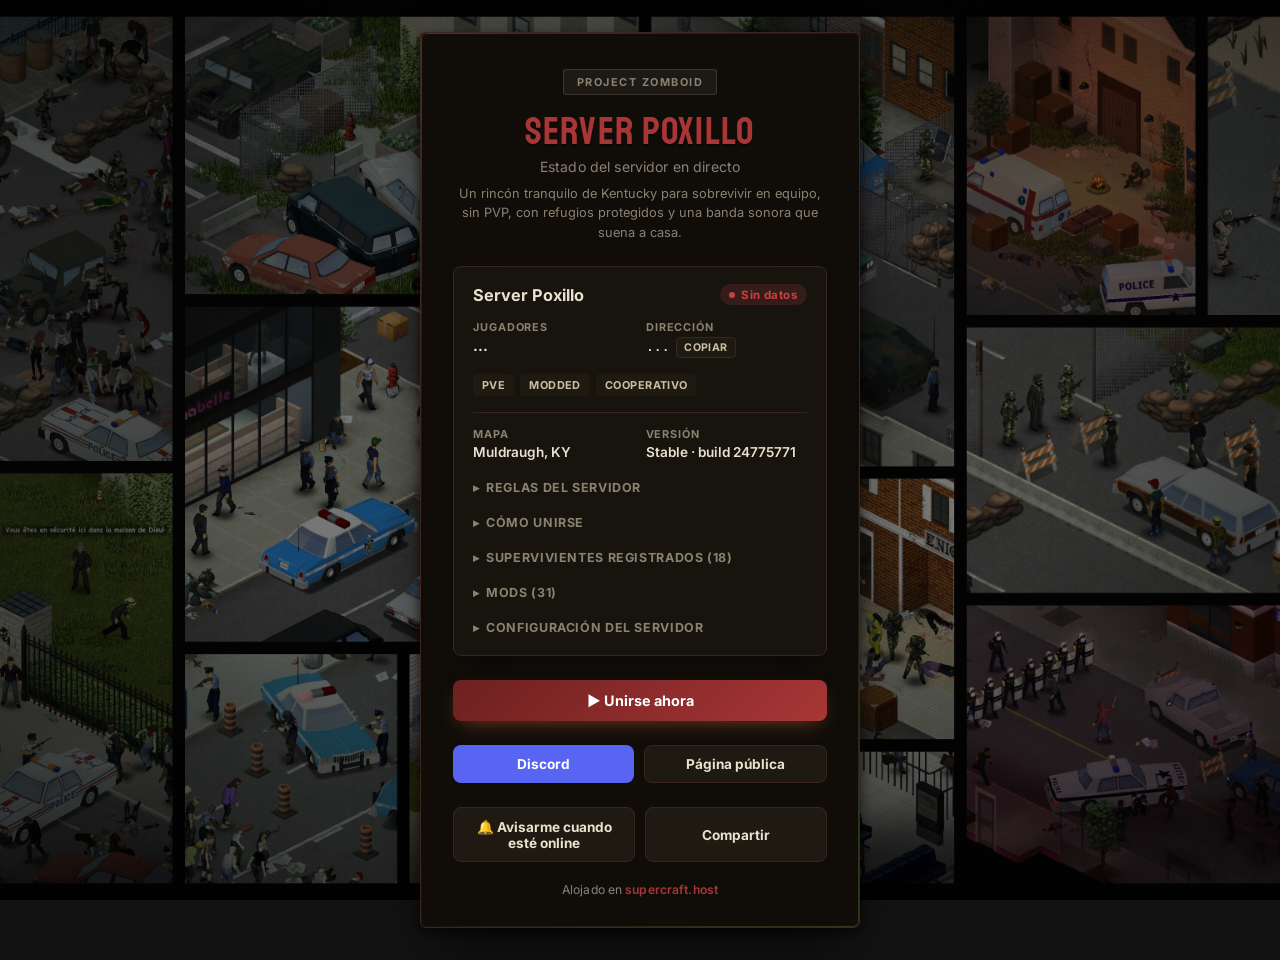
==== index.html @ 368606cb "Swap olive-khaki border tone for a blood-red-tinted brown" ====
<!doctype html>
<html lang="es">
<head>
<meta charset="utf-8">
<meta name="viewport" content="width=device-width, initial-scale=1">
<title>Server Poxillo - Estado</title>
<meta name="description" content="Estado en directo del servidor de Project Zomboid Server Poxillo: jugadores conectados, dirección de conexión y reglas.">
<meta property="og:title" content="Server Poxillo - Project Zomboid">
<meta property="og:description" content="Estado en directo del servidor: jugadores conectados, dirección de conexión y reglas.">
<meta property="og:type" content="website">
<meta name="twitter:card" content="summary">
<link rel="icon" type="image/png" href="/spiffo.png">
<link rel="preconnect" href="https://fonts.googleapis.com">
<link rel="preconnect" href="https://fonts.gstatic.com" crossorigin>
<link href="https://fonts.googleapis.com/css2?family=Staatliches&family=Inter:wght@400;500;600;700&display=swap" rel="stylesheet">
<style>
  :root {
    color-scheme: dark;
    --bg-0: #050504;
    --bg-1: #0d0906;
    --panel: #100d09;
    --panel-border: #3d2621;
    --inner: #17130d;
    --inner-border: #3a241f;
    --rust: #6e2020;
    --rust-bright: #a83636;
    --sickly: #5c7a3a;
    --sickly-bright: #8fb356;
    --red: #c94040;
    --text: #e8e1cf;
    --muted: #8a8270;
    --tag-bg: #1e1a12;
    --tag-text: #c9c0a0;
    --discord: #5865f2;
    --shadow: 0 24px 60px -20px rgba(0, 0, 0, 0.9), 0 4px 12px rgba(0, 0, 0, 0.6);
  }
  * { box-sizing: border-box; }
  body {
    margin: 0;
    min-height: 100vh;
    display: flex;
    align-items: center;
    justify-content: center;
    padding: 2rem 1.25rem;
    font-family: "Inter", -apple-system, "Segoe UI", Roboto, Helvetica, Arial, sans-serif;
    color: var(--text);
    background:
      radial-gradient(ellipse 1100px 700px at 50% 45%, transparent 40%, rgba(0, 0, 0, 0.45) 80%),
      linear-gradient(rgba(5, 5, 4, 0.55), rgba(5, 5, 4, 0.55)),
      url("/bg.jpg");
    background-repeat: no-repeat, no-repeat, no-repeat;
    background-position: center, center, center;
    background-size: cover, cover, cover;
    background-attachment: fixed;
    position: relative;
    overflow-x: hidden;
  }
  body::before {
    content: "";
    position: fixed;
    inset: 0;
    pointer-events: none;
    background-image: radial-gradient(rgba(233, 230, 216, 0.035) 1px, transparent 1px);
    background-size: 3px 3px;
    mix-blend-mode: overlay;
  }
  .card {
    position: relative;
    width: min(440px, 100%);
    padding: 2.25rem 2rem 1.85rem;
    background: var(--panel);
    border: 1px solid var(--panel-border);
    border-radius: 6px;
    box-shadow: var(--shadow);
    text-align: center;
  }
  .card::before {
    content: "";
    position: absolute;
    inset: 0;
    border-radius: 6px;
    padding: 1px;
    background: linear-gradient(135deg, rgba(224, 112, 63, 0.35), transparent 40%, transparent 60%, rgba(156, 196, 95, 0.25));
    -webkit-mask: linear-gradient(#fff 0 0) content-box, linear-gradient(#fff 0 0);
    -webkit-mask-composite: xor;
    mask-composite: exclude;
    pointer-events: none;
  }
  .badge {
    display: inline-flex;
    align-items: center;
    font-size: 0.68rem;
    font-weight: 700;
    letter-spacing: 0.14em;
    text-transform: uppercase;
    color: var(--muted);
    background: rgba(148, 141, 120, 0.1);
    border: 1px solid rgba(148, 141, 120, 0.25);
    padding: 0.32rem 0.8rem;
    border-radius: 3px;
    margin-bottom: 1.1rem;
  }
  h1 {
    font-family: "Staatliches", "Inter", sans-serif;
    font-size: 2.4rem;
    line-height: 1;
    font-weight: 400;
    letter-spacing: 0.03em;
    text-transform: uppercase;
    margin: 0 0 0.4rem;
    color: var(--rust-bright);
    text-shadow: 0 2px 0 rgba(0, 0, 0, 0.4);
  }
  .subtitle {
    font-size: 0.88rem;
    color: var(--muted);
    margin: 0 0 0.6rem;
    letter-spacing: 0.01em;
  }
  .desc {
    font-size: 0.8rem;
    color: var(--muted);
    margin: 0 0 1.5rem;
    line-height: 1.5;
  }

  .status-panel {
    background: var(--inner);
    border: 1px solid var(--inner-border);
    border-radius: 8px;
    padding: 1.1rem 1.2rem 1.25rem;
    text-align: left;
    box-shadow: 0 10px 28px -10px rgba(0, 0, 0, 0.6);
  }
  .status-panel-header {
    display: flex;
    align-items: center;
    justify-content: space-between;
    gap: 0.75rem;
    margin-bottom: 0.9rem;
  }
  .server-name {
    font-size: 1.02rem;
    font-weight: 700;
    color: var(--text);
  }
  .pill {
    display: inline-flex;
    align-items: center;
    gap: 0.35rem;
    font-size: 0.72rem;
    font-weight: 700;
    letter-spacing: 0.04em;
    padding: 0.22rem 0.6rem;
    border-radius: 999px;
    white-space: nowrap;
  }
  .pill::before {
    content: "";
    width: 6px;
    height: 6px;
    border-radius: 50%;
  }
  .pill.online { color: var(--sickly-bright); background: rgba(156, 196, 95, 0.14); }
  .pill.online::before { background: var(--sickly-bright); box-shadow: 0 0 6px 1px var(--sickly-bright); }
  .pill.offline { color: var(--red); background: rgba(224, 90, 90, 0.14); }
  .pill.offline::before { background: var(--red); }
  .pill.checking { color: var(--muted); background: rgba(148, 141, 120, 0.12); }
  .pill.checking::before { background: var(--muted); }

  .info-row {
    display: grid;
    grid-template-columns: 1fr 1fr;
    gap: 0.75rem;
    margin-bottom: 0.9rem;
  }
  .info-label {
    font-size: 0.68rem;
    font-weight: 700;
    letter-spacing: 0.08em;
    text-transform: uppercase;
    color: var(--muted);
    margin-bottom: 0.2rem;
  }
  .info-value {
    font-size: 0.92rem;
    font-weight: 700;
    color: var(--text);
    word-break: break-word;
  }
  .info-value.mono {
    font-family: ui-monospace, "SFMono-Regular", Consolas, monospace;
    font-size: 0.82rem;
  }
  .address-row {
    display: flex;
    align-items: center;
    gap: 0.4rem;
    flex-wrap: wrap;
  }
  .copy-btn {
    font-family: inherit;
    font-size: 0.66rem;
    font-weight: 700;
    letter-spacing: 0.04em;
    text-transform: uppercase;
    color: var(--tag-text);
    background: var(--tag-bg);
    border: 1px solid var(--inner-border);
    border-radius: 4px;
    padding: 0.18rem 0.45rem;
    cursor: pointer;
    transition: filter 0.15s ease;
  }
  .copy-btn:hover { filter: brightness(1.2); }
  .copy-btn.copied { color: var(--sickly-bright); border-color: rgba(156, 196, 95, 0.4); }

  .player-list {
    list-style: none;
    margin: 0.6rem 0 0;
    padding: 0.7rem 0 0;
    border-top: 1px solid var(--inner-border);
    display: flex;
    flex-direction: column;
    gap: 0.35rem;
  }
  .player-list li {
    font-size: 0.85rem;
    color: var(--text);
    display: flex;
    align-items: center;
    gap: 0.45rem;
  }
  .player-list li::before {
    content: "";
    width: 6px;
    height: 6px;
    border-radius: 50%;
    background: var(--sickly-bright);
    flex: 0 0 auto;
  }
  .player-empty {
    font-size: 0.8rem;
    color: var(--muted);
    margin: 0.6rem 0 0;
    padding-top: 0.7rem;
    border-top: 1px solid var(--inner-border);
  }

  .tags {
    display: flex;
    flex-wrap: wrap;
    gap: 0.4rem;
    margin-top: 1rem;
  }
  .tag {
    font-size: 0.68rem;
    font-weight: 700;
    letter-spacing: 0.04em;
    text-transform: uppercase;
    color: var(--tag-text);
    background: var(--tag-bg);
    padding: 0.25rem 0.55rem;
    border-radius: 4px;
  }

  .details-grid {
    margin-top: 1rem;
    padding-top: 0.9rem;
    border-top: 1px solid var(--inner-border);
    display: grid;
    grid-template-columns: 1fr 1fr;
    gap: 0.7rem;
  }
  .details-grid .info-label { margin-bottom: 0.15rem; }
  .details-grid .info-value { font-size: 0.85rem; font-weight: 600; }

  .rules {
    margin-top: 1.25rem;
    text-align: left;
  }
  .rules summary {
    cursor: pointer;
    font-size: 0.78rem;
    font-weight: 700;
    letter-spacing: 0.05em;
    text-transform: uppercase;
    color: var(--muted);
    list-style: none;
    display: flex;
    align-items: center;
    gap: 0.4rem;
  }
  .rules summary::-webkit-details-marker { display: none; }
  .rules summary::before {
    content: "▸";
    transition: transform 0.15s ease;
    color: var(--muted);
  }
  .rules[open] summary::before { transform: rotate(90deg); }
  .rules summary:hover { color: var(--text); }
  .rules-body {
    margin: 0.7rem 0 0;
    padding: 0.9rem 1rem;
    background: var(--inner);
    border: 1px solid var(--inner-border);
    border-radius: 8px;
    font-size: 0.82rem;
    color: var(--text);
    line-height: 1.55;
  }
  .rules-body ul { margin: 0; padding-left: 1.1rem; }
  .rules-body li { margin-bottom: 0.35rem; }
  .rules-body li:last-child { margin-bottom: 0; }
  .rules-body ul.roster {
    list-style: none;
    padding-left: 0;
    display: flex;
    flex-wrap: wrap;
    gap: 0.35rem;
  }
  .rules-body ul.roster li {
    margin-bottom: 0;
    font-size: 0.76rem;
    font-weight: 600;
    background: var(--tag-bg);
    padding: 0.2rem 0.5rem;
    border-radius: 4px;
  }
  .rules-body code {
    background: var(--tag-bg);
    padding: 0.08rem 0.35rem;
    border-radius: 3px;
    font-family: ui-monospace, "SFMono-Regular", Consolas, monospace;
  }
  .config-group + .config-group {
    margin-top: 1rem;
    padding-top: 0.9rem;
    border-top: 1px solid var(--inner-border);
  }
  .config-group h4 {
    margin: 0 0 0.5rem;
    font-size: 0.7rem;
    font-weight: 700;
    letter-spacing: 0.06em;
    text-transform: uppercase;
    color: var(--rust-bright);
  }
  .config-list {
    list-style: none;
    padding-left: 0;
    margin: 0;
  }
  .config-list li {
    display: flex;
    align-items: baseline;
    justify-content: space-between;
    gap: 0.6rem;
    padding: 0.3rem 0;
    font-size: 0.78rem;
  }
  .config-list li span { color: var(--muted); }
  .config-list li strong {
    color: var(--text);
    font-weight: 600;
    text-align: right;
  }
  .config-list li strong.mono {
    font-family: ui-monospace, "SFMono-Regular", Consolas, monospace;
    font-size: 0.72rem;
  }
  .mods-warning {
    margin: 0 0 0.7rem;
    font-size: 0.76rem;
    color: var(--rust-bright);
    background: rgba(224, 112, 63, 0.1);
    border: 1px solid rgba(224, 112, 63, 0.25);
    border-radius: 6px;
    padding: 0.5rem 0.6rem;
  }
  .mods-list {
    list-style: none;
    padding-left: 0;
    max-height: 260px;
    overflow-y: auto;
  }
  .mods-list li {
    border-top: 1px solid var(--inner-border);
    font-size: 0.78rem;
  }
  .mods-list li:first-child {
    border-top: none;
  }
  .mods-list li a {
    display: flex;
    align-items: center;
    justify-content: space-between;
    gap: 0.6rem;
    padding: 0.4rem 0.3rem;
    margin: 0 -0.3rem;
    border-radius: 4px;
    text-decoration: none;
    color: inherit;
    transition: background 0.15s ease;
  }
  .mods-list li a:hover {
    background: rgba(224, 112, 63, 0.08);
  }
  .mods-list li a:hover span {
    color: var(--rust-bright);
  }
  .mods-list li span {
    color: var(--text);
    transition: color 0.15s ease;
  }
  .mods-list li code {
    font-size: 0.68rem;
    color: var(--muted);
    background: var(--tag-bg);
    padding: 0.08rem 0.35rem;
    border-radius: 3px;
    white-space: nowrap;
  }

  .actions {
    margin-top: 1.5rem;
    display: flex;
    gap: 0.6rem;
  }
  .btn {
    flex: 1;
    display: flex;
    align-items: center;
    justify-content: center;
    gap: 0.4rem;
    padding: 0.65rem 0.8rem;
    border-radius: 8px;
    font-size: 0.85rem;
    font-weight: 700;
    text-decoration: none;
    font-family: inherit;
    border: none;
    cursor: pointer;
    transition: filter 0.15s ease, transform 0.1s ease;
  }
  .btn:hover { filter: brightness(1.1); }
  .btn:active { transform: scale(0.98); }
  .btn.discord { background: var(--discord); color: #fff; }
  .btn.secondary {
    background: var(--tag-bg);
    color: var(--text);
    border: 1px solid var(--inner-border);
  }
  .btn.secondary.active {
    color: var(--sickly-bright);
    border-color: rgba(156, 196, 95, 0.4);
  }
  .join-btn {
    display: flex;
    align-items: center;
    justify-content: center;
    gap: 0.4rem;
    width: 100%;
    margin-top: 1.5rem;
    padding: 0.75rem 0.8rem;
    border-radius: 8px;
    font-size: 0.9rem;
    font-weight: 700;
    text-decoration: none;
    background: linear-gradient(135deg, var(--rust), var(--rust-bright));
    color: #fff;
    box-shadow: 0 8px 20px -8px rgba(224, 112, 63, 0.5);
    transition: filter 0.15s ease, transform 0.1s ease;
  }
  .join-btn:hover { filter: brightness(1.08); }
  .join-btn:active { transform: scale(0.98); }

  footer {
    margin-top: 1.25rem;
    font-size: 0.76rem;
    color: var(--muted);
    letter-spacing: 0.01em;
  }
  footer a {
    color: var(--rust-bright);
    text-decoration: none;
    font-weight: 600;
  }
  footer a:hover { text-decoration: underline; }
</style>
</head>
<body>
  <div class="card">
    <span class="badge">Project Zomboid</span>
    <h1>Server Poxillo</h1>
    <p class="subtitle">Estado del servidor en directo</p>
    <p class="desc">Un rincón tranquilo de Kentucky para sobrevivir en equipo, sin PVP, con refugios protegidos y una banda sonora que suena a casa.</p>

    <div class="status-panel">
      <div class="status-panel-header">
        <span class="server-name">Server Poxillo</span>
        <span class="pill checking" id="pill">Comprobando…</span>
      </div>
      <div class="info-row">
        <div>
          <div class="info-label">Jugadores</div>
          <div class="info-value" id="players">...</div>
        </div>
        <div>
          <div class="info-label">Dirección</div>
          <div class="address-row">
            <span class="info-value mono" id="address">...</span>
            <button class="copy-btn" id="copyBtn" type="button" title="Copiar dirección">Copiar</button>
          </div>
        </div>
      </div>

      <ul class="player-list" id="playerList" style="display:none"></ul>
      <p class="player-empty" id="playerEmpty" style="display:none">Nadie conectado ahora mismo</p>

      <div class="tags">
        <span class="tag">PVE</span>
        <span class="tag">Modded</span>
        <span class="tag">Cooperativo</span>
      </div>

      <div class="details-grid">
        <div>
          <div class="info-label">Mapa</div>
          <div class="info-value">Muldraugh, KY</div>
        </div>
        <div>
          <div class="info-label">Versión</div>
          <div class="info-value">Stable · build 24775771</div>
        </div>
      </div>

      <details class="rules">
        <summary>Reglas del servidor</summary>
        <div class="rules-body">
          <ul>
            <li>PVP desactivado en todo el servidor: no se puede dañar a otros jugadores.</li>
            <li>Respeta los refugios (safehouses) de otros jugadores: no se puede entrar, saquear ni prender fuego a refugios ajenos.</li>
            <li>Sé amable en el chat, nada de insultos ni spam.</li>
            <li>No se permite el griefing (destruir bases, robar recursos comunes, bloquear puertas ajenas, etc.).</li>
            <li>El botín reaparece cada 7 días; evita acumular todo en un solo refugio para que haya para todos.</li>
          </ul>
        </div>
      </details>

      <details class="rules">
        <summary>Cómo unirse</summary>
        <div class="rules-body">
          <ul>
            <li>Abre Project Zomboid → <strong>Unirse</strong> → <strong>Unirse por IP</strong>.</li>
            <li>IP: <code>54.38.81.169</code> · Puerto: <code>11400</code></li>
            <li>O usa el botón <strong>"Unirse ahora"</strong> de abajo para conectar directamente desde Steam.</li>
          </ul>
        </div>
      </details>

      <details class="rules">
        <summary>Supervivientes registrados (18)</summary>
        <div class="rules-body">
          <ul class="roster">
            <li>Jezu</li><li>Chocapic9000</li><li>SERGIO</li><li>RafaZD</li>
            <li>Sheratan</li><li>SeyXmo</li><li>alexu</li><li>Claus</li>
            <li>Du Lidl</li><li>D Lidl</li><li>diegogm18</li><li>SeyxmoXIII</li>
            <li>Rainbowtrash</li><li>CHatarras</li><li>Moiseh</li><li>Dea</li><li>Netsu</li>
          </ul>
        </div>
      </details>

      <details class="rules">
        <summary>Mods (31)</summary>
        <div class="rules-body">
          <ul class="mods-list">
            <li><a href="https://steamcommunity.com/sharedfiles/filedetails/?id=3677217949" target="_blank" rel="noopener"><span>1967 Chevrolet Impala</span><code>3677217949</code></a></li>
            <li><a href="https://steamcommunity.com/sharedfiles/filedetails/?id=3673794502" target="_blank" rel="noopener"><span>[B42] Spanish Guitar Addon</span><code>3673794502</code></a></li>
            <li><a href="https://steamcommunity.com/sharedfiles/filedetails/?id=2850170557" target="_blank" rel="noopener"><span>CartoonTV</span><code>2850170557</code></a></li>
            <li><a href="https://steamcommunity.com/sharedfiles/filedetails/?id=3437629766" target="_blank" rel="noopener"><span>CleanUI</span><code>3437629766</code></a></li>
            <li><a href="https://steamcommunity.com/sharedfiles/filedetails/?id=3645161115" target="_blank" rel="noopener"><span>CNP España Mod</span><code>3645161115</code></a></li>
            <li><a href="https://steamcommunity.com/sharedfiles/filedetails/?id=3784413438" target="_blank" rel="noopener"><span>Fichin Lifestyle Hobbies (traducción ES)</span><code>3784413438</code></a></li>
            <li><a href="https://steamcommunity.com/sharedfiles/filedetails/?id=2950529166" target="_blank" rel="noopener"><span>Furgonetas de España / Vans of Spain</span><code>2950529166</code></a></li>
            <li><a href="https://steamcommunity.com/sharedfiles/filedetails/?id=2544353492" target="_blank" rel="noopener"><span>Has Been Read</span><code>2544353492</code></a></li>
            <li><a href="https://steamcommunity.com/sharedfiles/filedetails/?id=2553809727" target="_blank" rel="noopener"><span>KillCount</span><code>2553809727</code></a></li>
            <li><a href="https://steamcommunity.com/sharedfiles/filedetails/?id=3412944806" target="_blank" rel="noopener"><span>LifeStyle - Acoustic Guitar</span><code>3412944806</code></a></li>
            <li><a href="https://steamcommunity.com/sharedfiles/filedetails/?id=3421651510" target="_blank" rel="noopener"><span>LifeStyle: Guitar - The Last of Us</span><code>3421651510</code></a></li>
            <li><a href="https://steamcommunity.com/sharedfiles/filedetails/?id=3093045288" target="_blank" rel="noopener"><span>Lifestyle: Guts Theme</span><code>3093045288</code></a></li>
            <li><a href="https://steamcommunity.com/sharedfiles/filedetails/?id=3403870858" target="_blank" rel="noopener"><span>Lifestyle: Hobbies</span><code>3403870858</code></a></li>
            <li><a href="https://steamcommunity.com/sharedfiles/filedetails/?id=2710167561" target="_blank" rel="noopener"><span>Map Legend UI</span><code>2710167561</code></a></li>
            <li><a href="https://steamcommunity.com/sharedfiles/filedetails/?id=2705406713" target="_blank" rel="noopener"><span>Military Tool Kit</span><code>2705406713</code></a></li>
            <li><a href="https://steamcommunity.com/sharedfiles/filedetails/?id=3508537032" target="_blank" rel="noopener"><span>NeatUI Framework</span><code>3508537032</code></a></li>
            <li><a href="https://steamcommunity.com/sharedfiles/filedetails/?id=3261836947" target="_blank" rel="noopener"><span>Piano Music Lifestyle Addon</span><code>3261836947</code></a></li>
            <li><a href="https://steamcommunity.com/sharedfiles/filedetails/?id=3645980077" target="_blank" rel="noopener"><span>Project Arcade</span><code>3645980077</code></a></li>
            <li><a href="https://steamcommunity.com/sharedfiles/filedetails/?id=2956146279" target="_blank" rel="noopener"><span>Rain Cleans Blood</span><code>2956146279</code></a></li>
            <li><a href="https://steamcommunity.com/sharedfiles/filedetails/?id=3705029261" target="_blank" rel="noopener"><span>Red Library</span><code>3705029261</code></a></li>
            <li><a href="https://steamcommunity.com/sharedfiles/filedetails/?id=3538308427" target="_blank" rel="noopener"><span>Silent Hill Lifestyle Addon</span><code>3538308427</code></a></li>
            <li><a href="https://steamcommunity.com/sharedfiles/filedetails/?id=3456675747" target="_blank" rel="noopener"><span>Skateboard!</span><code>3456675747</code></a></li>
            <li><a href="https://steamcommunity.com/sharedfiles/filedetails/?id=3469194888" target="_blank" rel="noopener"><span>Spanish Female Voice Pack</span><code>3469194888</code></a></li>
            <li><a href="https://steamcommunity.com/sharedfiles/filedetails/?id=3447058353" target="_blank" rel="noopener"><span>Spanish Male Voice Pack</span><code>3447058353</code></a></li>
            <li><a href="https://steamcommunity.com/sharedfiles/filedetails/?id=3580276809" target="_blank" rel="noopener"><span>The Only Cure</span><code>3580276809</code></a></li>
            <li><a href="https://steamcommunity.com/sharedfiles/filedetails/?id=3407139462" target="_blank" rel="noopener"><span>Time-Period Accurate Music B42</span><code>3407139462</code></a></li>
            <li><a href="https://steamcommunity.com/sharedfiles/filedetails/?id=3632610172" target="_blank" rel="noopener"><span>True Moozic B42+</span><code>3632610172</code></a></li>
            <li><a href="https://steamcommunity.com/sharedfiles/filedetails/?id=3673701089" target="_blank" rel="noopener"><span>True Moozic: Video Game Mixtapes</span><code>3673701089</code></a></li>
            <li><a href="https://steamcommunity.com/sharedfiles/filedetails/?id=3715920784" target="_blank" rel="noopener"><span>TrueMoozic Made in Spain</span><code>3715920784</code></a></li>
            <li><a href="https://steamcommunity.com/sharedfiles/filedetails/?id=2831786301" target="_blank" rel="noopener"><span>Video Game Consoles</span><code>2831786301</code></a></li>
            <li><a href="https://steamcommunity.com/sharedfiles/filedetails/?id=3177585116" target="_blank" rel="noopener"><span>Violin Music Lifestyle Addon</span><code>3177585116</code></a></li>
          </ul>
        </div>
      </details>

      <details class="rules">
        <summary>Configuración del servidor</summary>
        <div class="rules-body">
          <div class="config-group">
            <h4>General</h4>
            <ul class="config-list">
              <li><span>Jugadores máximos</span><strong>10</strong></li>
              <li><span>Semilla del mapa</span><strong class="mono">WVPRSdwloeUSifrw</strong></li>
              <li><span>Chat de voz</span><strong>Activado (10–300 casillas)</strong></li>
              <li><span>Facciones</span><strong>Activadas</strong></li>
              <li><span>Copias de seguridad</span><strong>Cada 60 min · 5 más recientes</strong></li>
            </ul>
          </div>
          <div class="config-group">
            <h4>PVP y combate</h4>
            <ul class="config-list">
              <li><span>PVP</span><strong>Desactivado</strong></li>
              <li><span>Multi-hit de zombis</span><strong>Activado</strong></li>
            </ul>
          </div>
          <div class="config-group">
            <h4>Refugios</h4>
            <ul class="config-list">
              <li><span>Reclamables por jugadores</span><strong>Sí</strong></li>
              <li><span>Edificios no residenciales</span><strong>Sí</strong></li>
              <li><span>Entrada sin invitación</span><strong>No</strong></li>
              <li><span>Fuego daña refugios</span><strong>No</strong></li>
              <li><span>Robar en refugios ajenos</span><strong>No</strong></li>
              <li><span>Reaparecer en tu refugio</span><strong>Sí</strong></li>
              <li><span>Eliminación por inactividad</span><strong>144h sin visitar</strong></li>
            </ul>
          </div>
          <div class="config-group">
            <h4>Supervivencia</h4>
            <ul class="config-list">
              <li><span>Dormir</span><strong>Permitido (no obligatorio)</strong></li>
              <li><span>Reaparición de botín</span><strong>Cada 7 días</strong></li>
              <li><span>Lectura de libros de habilidad</span><strong>Acelerada (0.1 min/página)</strong></li>
            </ul>
          </div>
        </div>
      </details>
    </div>

    <a class="btn join-btn" href="steam://connect/54.38.81.169:11400" id="joinBtn">▶ Unirse ahora</a>

    <div class="actions">
      <a class="btn discord" href="https://discord.gg/xgFmnhnsZ4" target="_blank" rel="noopener">Discord</a>
      <a class="btn secondary" href="https://supercraft.host/s/pz-jzmarquez-com/" target="_blank" rel="noopener">Página pública</a>
    </div>

    <div class="actions">
      <button class="btn secondary" id="notifyBtn" type="button">🔔 Avisarme cuando esté online</button>
      <button class="btn secondary" id="shareBtn" type="button">Compartir</button>
    </div>

    <footer>Alojado en <a href="https://supercraft.host" target="_blank" rel="noopener">supercraft.host</a></footer>
  </div>

<script>
  const pill = document.getElementById('pill');
  const players = document.getElementById('players');
  const address = document.getElementById('address');
  const playerList = document.getElementById('playerList');
  const playerEmpty = document.getElementById('playerEmpty');
  const copyBtn = document.getElementById('copyBtn');

  copyBtn.addEventListener('click', async () => {
    const text = address.textContent;
    if (!text || text === '...') return;
    try {
      await navigator.clipboard.writeText(text);
      copyBtn.textContent = '¡Copiado!';
      copyBtn.classList.add('copied');
      setTimeout(() => {
        copyBtn.textContent = 'Copiar';
        copyBtn.classList.remove('copied');
      }, 1500);
    } catch (e) {
      copyBtn.textContent = 'Error';
      setTimeout(() => { copyBtn.textContent = 'Copiar'; }, 1500);
    }
  });

  const notifyBtn = document.getElementById('notifyBtn');
  const shareBtn = document.getElementById('shareBtn');
  let notifyEnabled = localStorage.getItem('pz_notify') === '1';
  let wasOnline = null;

  function refreshNotifyBtn() {
    notifyBtn.textContent = notifyEnabled ? '🔔 Avisos activados' : '🔔 Avisarme cuando esté online';
    notifyBtn.classList.toggle('active', notifyEnabled);
  }
  refreshNotifyBtn();

  notifyBtn.addEventListener('click', async () => {
    if (!('Notification' in window)) {
      alert('Tu navegador no soporta notificaciones.');
      return;
    }
    if (!notifyEnabled) {
      const perm = await Notification.requestPermission();
      if (perm !== 'granted') return;
      notifyEnabled = true;
    } else {
      notifyEnabled = false;
    }
    localStorage.setItem('pz_notify', notifyEnabled ? '1' : '0');
    refreshNotifyBtn();
  });

  shareBtn.addEventListener('click', async () => {
    const shareData = { title: 'Server Poxillo - Project Zomboid', url: location.href };
    try {
      if (navigator.share) {
        await navigator.share(shareData);
      } else {
        await navigator.clipboard.writeText(location.href);
        shareBtn.textContent = '¡Enlace copiado!';
        setTimeout(() => { shareBtn.textContent = 'Compartir'; }, 1500);
      }
    } catch (e) { /* usuario canceló el share, ignorar */ }
  });

  async function poll() {
    try {
      const res = await fetch('/.netlify/functions/status', { cache: 'no-store' });
      const data = await res.json();

      if (notifyEnabled && wasOnline === false && data.online && Notification.permission === 'granted') {
        new Notification('Server Poxillo está online', { body: '¡Ya puedes conectarte!' });
      }
      wasOnline = data.online;

      pill.className = 'pill ' + (data.online ? 'online' : 'offline');
      pill.textContent = data.online ? 'Online' : 'Offline';
      address.textContent = data.address || '...';

      playerList.innerHTML = '';
      if (data.online && data.players) {
        players.textContent = data.players.count + ' / 10';
        if (data.players.count > 0) {
          playerList.style.display = 'flex';
          playerEmpty.style.display = 'none';
          data.players.names.forEach((name) => {
            const li = document.createElement('li');
            li.textContent = name;
            playerList.appendChild(li);
          });
        } else {
          playerList.style.display = 'none';
          playerEmpty.style.display = 'block';
        }
      } else if (data.online) {
        players.textContent = '...';
        playerList.style.display = 'none';
        playerEmpty.style.display = 'none';
      } else {
        players.textContent = '0 / 10';
        playerList.style.display = 'none';
        playerEmpty.style.display = 'none';
      }
    } catch (e) {
      pill.className = 'pill offline';
      pill.textContent = 'Sin datos';
    }
  }

  poll();
  setInterval(poll, 300000);
</script>
</body>
</html>
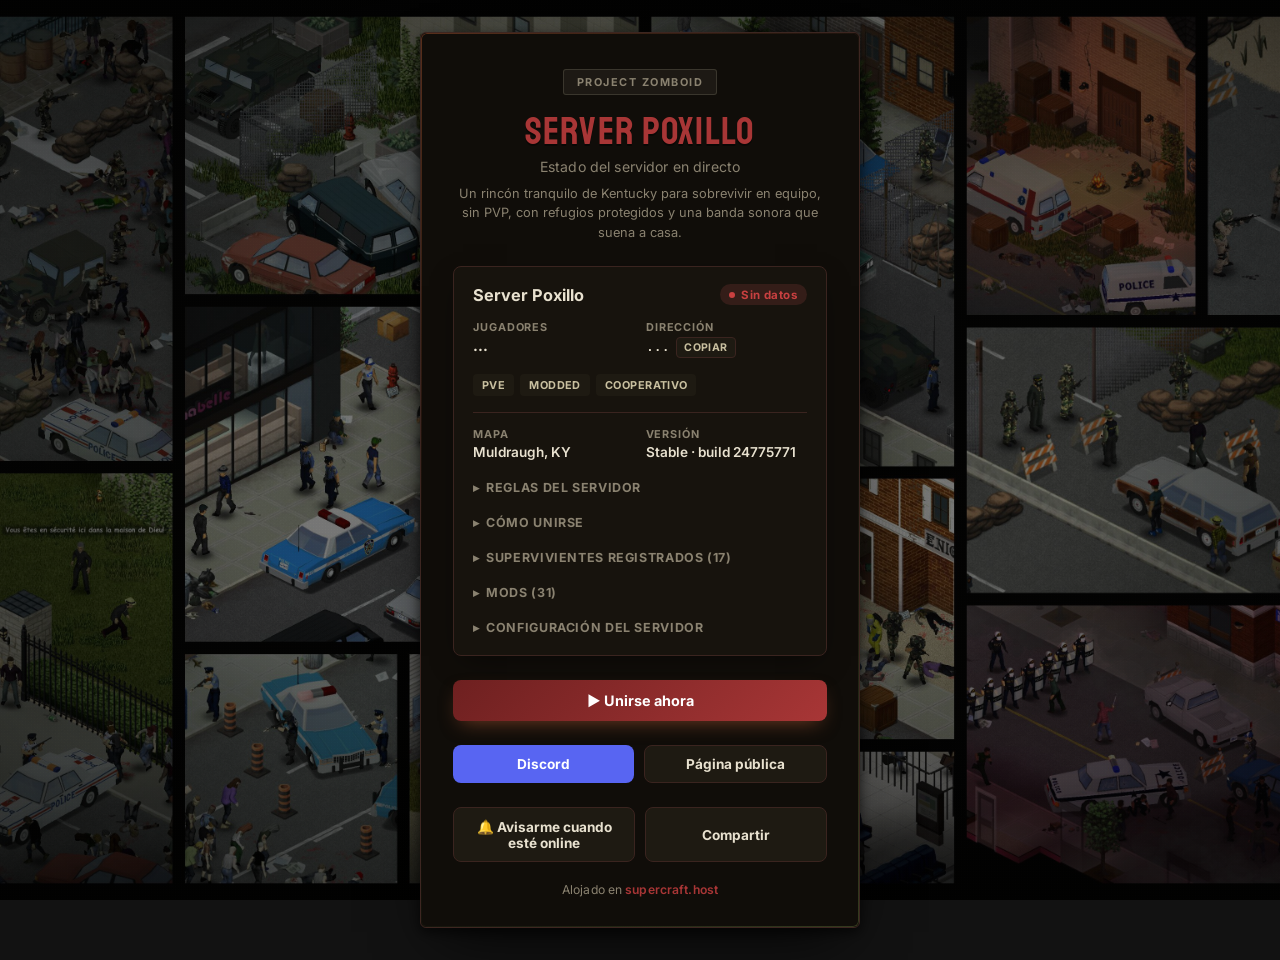
==== commit 56d9b69e: "Refactor: split CSS/JS into separate files, drive lists from data.js instead of repetitive hardcoded" ====
--- a/index.html
+++ b/index.html
@@ -13,481 +13,7 @@
 <link rel="preconnect" href="https://fonts.googleapis.com">
 <link rel="preconnect" href="https://fonts.gstatic.com" crossorigin>
 <link href="https://fonts.googleapis.com/css2?family=Staatliches&family=Inter:wght@400;500;600;700&display=swap" rel="stylesheet">
-<style>
-  :root {
-    color-scheme: dark;
-    --bg-0: #050504;
-    --bg-1: #0d0906;
-    --panel: #100d09;
-    --panel-border: #3d2621;
-    --inner: #17130d;
-    --inner-border: #3a241f;
-    --rust: #6e2020;
-    --rust-bright: #a83636;
-    --sickly: #5c7a3a;
-    --sickly-bright: #8fb356;
-    --red: #c94040;
-    --text: #e8e1cf;
-    --muted: #8a8270;
-    --tag-bg: #1e1a12;
-    --tag-text: #c9c0a0;
-    --discord: #5865f2;
-    --shadow: 0 24px 60px -20px rgba(0, 0, 0, 0.9), 0 4px 12px rgba(0, 0, 0, 0.6);
-  }
-  * { box-sizing: border-box; }
-  body {
-    margin: 0;
-    min-height: 100vh;
-    display: flex;
-    align-items: center;
-    justify-content: center;
-    padding: 2rem 1.25rem;
-    font-family: "Inter", -apple-system, "Segoe UI", Roboto, Helvetica, Arial, sans-serif;
-    color: var(--text);
-    background:
-      radial-gradient(ellipse 1100px 700px at 50% 45%, transparent 40%, rgba(0, 0, 0, 0.45) 80%),
-      linear-gradient(rgba(5, 5, 4, 0.55), rgba(5, 5, 4, 0.55)),
-      url("/bg.jpg");
-    background-repeat: no-repeat, no-repeat, no-repeat;
-    background-position: center, center, center;
-    background-size: cover, cover, cover;
-    background-attachment: fixed;
-    position: relative;
-    overflow-x: hidden;
-  }
-  body::before {
-    content: "";
-    position: fixed;
-    inset: 0;
-    pointer-events: none;
-    background-image: radial-gradient(rgba(233, 230, 216, 0.035) 1px, transparent 1px);
-    background-size: 3px 3px;
-    mix-blend-mode: overlay;
-  }
-  .card {
-    position: relative;
-    width: min(440px, 100%);
-    padding: 2.25rem 2rem 1.85rem;
-    background: var(--panel);
-    border: 1px solid var(--panel-border);
-    border-radius: 6px;
-    box-shadow: var(--shadow);
-    text-align: center;
-  }
-  .card::before {
-    content: "";
-    position: absolute;
-    inset: 0;
-    border-radius: 6px;
-    padding: 1px;
-    background: linear-gradient(135deg, rgba(224, 112, 63, 0.35), transparent 40%, transparent 60%, rgba(156, 196, 95, 0.25));
-    -webkit-mask: linear-gradient(#fff 0 0) content-box, linear-gradient(#fff 0 0);
-    -webkit-mask-composite: xor;
-    mask-composite: exclude;
-    pointer-events: none;
-  }
-  .badge {
-    display: inline-flex;
-    align-items: center;
-    font-size: 0.68rem;
-    font-weight: 700;
-    letter-spacing: 0.14em;
-    text-transform: uppercase;
-    color: var(--muted);
-    background: rgba(148, 141, 120, 0.1);
-    border: 1px solid rgba(148, 141, 120, 0.25);
-    padding: 0.32rem 0.8rem;
-    border-radius: 3px;
-    margin-bottom: 1.1rem;
-  }
-  h1 {
-    font-family: "Staatliches", "Inter", sans-serif;
-    font-size: 2.4rem;
-    line-height: 1;
-    font-weight: 400;
-    letter-spacing: 0.03em;
-    text-transform: uppercase;
-    margin: 0 0 0.4rem;
-    color: var(--rust-bright);
-    text-shadow: 0 2px 0 rgba(0, 0, 0, 0.4);
-  }
-  .subtitle {
-    font-size: 0.88rem;
-    color: var(--muted);
-    margin: 0 0 0.6rem;
-    letter-spacing: 0.01em;
-  }
-  .desc {
-    font-size: 0.8rem;
-    color: var(--muted);
-    margin: 0 0 1.5rem;
-    line-height: 1.5;
-  }
-
-  .status-panel {
-    background: var(--inner);
-    border: 1px solid var(--inner-border);
-    border-radius: 8px;
-    padding: 1.1rem 1.2rem 1.25rem;
-    text-align: left;
-    box-shadow: 0 10px 28px -10px rgba(0, 0, 0, 0.6);
-  }
-  .status-panel-header {
-    display: flex;
-    align-items: center;
-    justify-content: space-between;
-    gap: 0.75rem;
-    margin-bottom: 0.9rem;
-  }
-  .server-name {
-    font-size: 1.02rem;
-    font-weight: 700;
-    color: var(--text);
-  }
-  .pill {
-    display: inline-flex;
-    align-items: center;
-    gap: 0.35rem;
-    font-size: 0.72rem;
-    font-weight: 700;
-    letter-spacing: 0.04em;
-    padding: 0.22rem 0.6rem;
-    border-radius: 999px;
-    white-space: nowrap;
-  }
-  .pill::before {
-    content: "";
-    width: 6px;
-    height: 6px;
-    border-radius: 50%;
-  }
-  .pill.online { color: var(--sickly-bright); background: rgba(156, 196, 95, 0.14); }
-  .pill.online::before { background: var(--sickly-bright); box-shadow: 0 0 6px 1px var(--sickly-bright); }
-  .pill.offline { color: var(--red); background: rgba(224, 90, 90, 0.14); }
-  .pill.offline::before { background: var(--red); }
-  .pill.checking { color: var(--muted); background: rgba(148, 141, 120, 0.12); }
-  .pill.checking::before { background: var(--muted); }
-
-  .info-row {
-    display: grid;
-    grid-template-columns: 1fr 1fr;
-    gap: 0.75rem;
-    margin-bottom: 0.9rem;
-  }
-  .info-label {
-    font-size: 0.68rem;
-    font-weight: 700;
-    letter-spacing: 0.08em;
-    text-transform: uppercase;
-    color: var(--muted);
-    margin-bottom: 0.2rem;
-  }
-  .info-value {
-    font-size: 0.92rem;
-    font-weight: 700;
-    color: var(--text);
-    word-break: break-word;
-  }
-  .info-value.mono {
-    font-family: ui-monospace, "SFMono-Regular", Consolas, monospace;
-    font-size: 0.82rem;
-  }
-  .address-row {
-    display: flex;
-    align-items: center;
-    gap: 0.4rem;
-    flex-wrap: wrap;
-  }
-  .copy-btn {
-    font-family: inherit;
-    font-size: 0.66rem;
-    font-weight: 700;
-    letter-spacing: 0.04em;
-    text-transform: uppercase;
-    color: var(--tag-text);
-    background: var(--tag-bg);
-    border: 1px solid var(--inner-border);
-    border-radius: 4px;
-    padding: 0.18rem 0.45rem;
-    cursor: pointer;
-    transition: filter 0.15s ease;
-  }
-  .copy-btn:hover { filter: brightness(1.2); }
-  .copy-btn.copied { color: var(--sickly-bright); border-color: rgba(156, 196, 95, 0.4); }
-
-  .player-list {
-    list-style: none;
-    margin: 0.6rem 0 0;
-    padding: 0.7rem 0 0;
-    border-top: 1px solid var(--inner-border);
-    display: flex;
-    flex-direction: column;
-    gap: 0.35rem;
-  }
-  .player-list li {
-    font-size: 0.85rem;
-    color: var(--text);
-    display: flex;
-    align-items: center;
-    gap: 0.45rem;
-  }
-  .player-list li::before {
-    content: "";
-    width: 6px;
-    height: 6px;
-    border-radius: 50%;
-    background: var(--sickly-bright);
-    flex: 0 0 auto;
-  }
-  .player-empty {
-    font-size: 0.8rem;
-    color: var(--muted);
-    margin: 0.6rem 0 0;
-    padding-top: 0.7rem;
-    border-top: 1px solid var(--inner-border);
-  }
-
-  .tags {
-    display: flex;
-    flex-wrap: wrap;
-    gap: 0.4rem;
-    margin-top: 1rem;
-  }
-  .tag {
-    font-size: 0.68rem;
-    font-weight: 700;
-    letter-spacing: 0.04em;
-    text-transform: uppercase;
-    color: var(--tag-text);
-    background: var(--tag-bg);
-    padding: 0.25rem 0.55rem;
-    border-radius: 4px;
-  }
-
-  .details-grid {
-    margin-top: 1rem;
-    padding-top: 0.9rem;
-    border-top: 1px solid var(--inner-border);
-    display: grid;
-    grid-template-columns: 1fr 1fr;
-    gap: 0.7rem;
-  }
-  .details-grid .info-label { margin-bottom: 0.15rem; }
-  .details-grid .info-value { font-size: 0.85rem; font-weight: 600; }
-
-  .rules {
-    margin-top: 1.25rem;
-    text-align: left;
-  }
-  .rules summary {
-    cursor: pointer;
-    font-size: 0.78rem;
-    font-weight: 700;
-    letter-spacing: 0.05em;
-    text-transform: uppercase;
-    color: var(--muted);
-    list-style: none;
-    display: flex;
-    align-items: center;
-    gap: 0.4rem;
-  }
-  .rules summary::-webkit-details-marker { display: none; }
-  .rules summary::before {
-    content: "▸";
-    transition: transform 0.15s ease;
-    color: var(--muted);
-  }
-  .rules[open] summary::before { transform: rotate(90deg); }
-  .rules summary:hover { color: var(--text); }
-  .rules-body {
-    margin: 0.7rem 0 0;
-    padding: 0.9rem 1rem;
-    background: var(--inner);
-    border: 1px solid var(--inner-border);
-    border-radius: 8px;
-    font-size: 0.82rem;
-    color: var(--text);
-    line-height: 1.55;
-  }
-  .rules-body ul { margin: 0; padding-left: 1.1rem; }
-  .rules-body li { margin-bottom: 0.35rem; }
-  .rules-body li:last-child { margin-bottom: 0; }
-  .rules-body ul.roster {
-    list-style: none;
-    padding-left: 0;
-    display: flex;
-    flex-wrap: wrap;
-    gap: 0.35rem;
-  }
-  .rules-body ul.roster li {
-    margin-bottom: 0;
-    font-size: 0.76rem;
-    font-weight: 600;
-    background: var(--tag-bg);
-    padding: 0.2rem 0.5rem;
-    border-radius: 4px;
-  }
-  .rules-body code {
-    background: var(--tag-bg);
-    padding: 0.08rem 0.35rem;
-    border-radius: 3px;
-    font-family: ui-monospace, "SFMono-Regular", Consolas, monospace;
-  }
-  .config-group + .config-group {
-    margin-top: 1rem;
-    padding-top: 0.9rem;
-    border-top: 1px solid var(--inner-border);
-  }
-  .config-group h4 {
-    margin: 0 0 0.5rem;
-    font-size: 0.7rem;
-    font-weight: 700;
-    letter-spacing: 0.06em;
-    text-transform: uppercase;
-    color: var(--rust-bright);
-  }
-  .config-list {
-    list-style: none;
-    padding-left: 0;
-    margin: 0;
-  }
-  .config-list li {
-    display: flex;
-    align-items: baseline;
-    justify-content: space-between;
-    gap: 0.6rem;
-    padding: 0.3rem 0;
-    font-size: 0.78rem;
-  }
-  .config-list li span { color: var(--muted); }
-  .config-list li strong {
-    color: var(--text);
-    font-weight: 600;
-    text-align: right;
-  }
-  .config-list li strong.mono {
-    font-family: ui-monospace, "SFMono-Regular", Consolas, monospace;
-    font-size: 0.72rem;
-  }
-  .mods-warning {
-    margin: 0 0 0.7rem;
-    font-size: 0.76rem;
-    color: var(--rust-bright);
-    background: rgba(224, 112, 63, 0.1);
-    border: 1px solid rgba(224, 112, 63, 0.25);
-    border-radius: 6px;
-    padding: 0.5rem 0.6rem;
-  }
-  .mods-list {
-    list-style: none;
-    padding-left: 0;
-    max-height: 260px;
-    overflow-y: auto;
-  }
-  .mods-list li {
-    border-top: 1px solid var(--inner-border);
-    font-size: 0.78rem;
-  }
-  .mods-list li:first-child {
-    border-top: none;
-  }
-  .mods-list li a {
-    display: flex;
-    align-items: center;
-    justify-content: space-between;
-    gap: 0.6rem;
-    padding: 0.4rem 0.3rem;
-    margin: 0 -0.3rem;
-    border-radius: 4px;
-    text-decoration: none;
-    color: inherit;
-    transition: background 0.15s ease;
-  }
-  .mods-list li a:hover {
-    background: rgba(224, 112, 63, 0.08);
-  }
-  .mods-list li a:hover span {
-    color: var(--rust-bright);
-  }
-  .mods-list li span {
-    color: var(--text);
-    transition: color 0.15s ease;
-  }
-  .mods-list li code {
-    font-size: 0.68rem;
-    color: var(--muted);
-    background: var(--tag-bg);
-    padding: 0.08rem 0.35rem;
-    border-radius: 3px;
-    white-space: nowrap;
-  }
-
-  .actions {
-    margin-top: 1.5rem;
-    display: flex;
-    gap: 0.6rem;
-  }
-  .btn {
-    flex: 1;
-    display: flex;
-    align-items: center;
-    justify-content: center;
-    gap: 0.4rem;
-    padding: 0.65rem 0.8rem;
-    border-radius: 8px;
-    font-size: 0.85rem;
-    font-weight: 700;
-    text-decoration: none;
-    font-family: inherit;
-    border: none;
-    cursor: pointer;
-    transition: filter 0.15s ease, transform 0.1s ease;
-  }
-  .btn:hover { filter: brightness(1.1); }
-  .btn:active { transform: scale(0.98); }
-  .btn.discord { background: var(--discord); color: #fff; }
-  .btn.secondary {
-    background: var(--tag-bg);
-    color: var(--text);
-    border: 1px solid var(--inner-border);
-  }
-  .btn.secondary.active {
-    color: var(--sickly-bright);
-    border-color: rgba(156, 196, 95, 0.4);
-  }
-  .join-btn {
-    display: flex;
-    align-items: center;
-    justify-content: center;
-    gap: 0.4rem;
-    width: 100%;
-    margin-top: 1.5rem;
-    padding: 0.75rem 0.8rem;
-    border-radius: 8px;
-    font-size: 0.9rem;
-    font-weight: 700;
-    text-decoration: none;
-    background: linear-gradient(135deg, var(--rust), var(--rust-bright));
-    color: #fff;
-    box-shadow: 0 8px 20px -8px rgba(224, 112, 63, 0.5);
-    transition: filter 0.15s ease, transform 0.1s ease;
-  }
-  .join-btn:hover { filter: brightness(1.08); }
-  .join-btn:active { transform: scale(0.98); }
-
-  footer {
-    margin-top: 1.25rem;
-    font-size: 0.76rem;
-    color: var(--muted);
-    letter-spacing: 0.01em;
-  }
-  footer a {
-    color: var(--rust-bright);
-    text-decoration: none;
-    font-weight: 600;
-  }
-  footer a:hover { text-decoration: underline; }
-</style>
+<link rel="stylesheet" href="/styles.css">
 </head>
 <body>
   <div class="card">
@@ -498,7 +24,7 @@
 
     <div class="status-panel">
       <div class="status-panel-header">
-        <span class="server-name">Server Poxillo</span>
+        <span class="server-name" id="serverName">—</span>
         <span class="pill checking" id="pill">Comprobando…</span>
       </div>
       <div class="info-row">
@@ -527,138 +53,53 @@
       <div class="details-grid">
         <div>
           <div class="info-label">Mapa</div>
-          <div class="info-value">Muldraugh, KY</div>
+          <div class="info-value" id="mapValue">—</div>
         </div>
         <div>
           <div class="info-label">Versión</div>
-          <div class="info-value">Stable · build 24775771</div>
+          <div class="info-value" id="versionValue">—</div>
         </div>
       </div>
 
       <details class="rules">
         <summary>Reglas del servidor</summary>
         <div class="rules-body">
-          <ul>
-            <li>PVP desactivado en todo el servidor: no se puede dañar a otros jugadores.</li>
-            <li>Respeta los refugios (safehouses) de otros jugadores: no se puede entrar, saquear ni prender fuego a refugios ajenos.</li>
-            <li>Sé amable en el chat, nada de insultos ni spam.</li>
-            <li>No se permite el griefing (destruir bases, robar recursos comunes, bloquear puertas ajenas, etc.).</li>
-            <li>El botín reaparece cada 7 días; evita acumular todo en un solo refugio para que haya para todos.</li>
-          </ul>
+          <ul id="rulesList"></ul>
         </div>
       </details>
 
       <details class="rules">
         <summary>Cómo unirse</summary>
         <div class="rules-body">
-          <ul>
-            <li>Abre Project Zomboid → <strong>Unirse</strong> → <strong>Unirse por IP</strong>.</li>
-            <li>IP: <code>54.38.81.169</code> · Puerto: <code>11400</code></li>
-            <li>O usa el botón <strong>"Unirse ahora"</strong> de abajo para conectar directamente desde Steam.</li>
-          </ul>
+          <ul id="howToJoinList"></ul>
         </div>
       </details>
 
       <details class="rules">
-        <summary>Supervivientes registrados (18)</summary>
+        <summary id="rosterSummary">Supervivientes registrados</summary>
         <div class="rules-body">
-          <ul class="roster">
-            <li>Jezu</li><li>Chocapic9000</li><li>SERGIO</li><li>RafaZD</li>
-            <li>Sheratan</li><li>SeyXmo</li><li>alexu</li><li>Claus</li>
-            <li>Du Lidl</li><li>D Lidl</li><li>diegogm18</li><li>SeyxmoXIII</li>
-            <li>Rainbowtrash</li><li>CHatarras</li><li>Moiseh</li><li>Dea</li><li>Netsu</li>
-          </ul>
+          <ul class="roster" id="rosterList"></ul>
         </div>
       </details>
 
       <details class="rules">
-        <summary>Mods (31)</summary>
+        <summary id="modsSummary">Mods</summary>
         <div class="rules-body">
-          <ul class="mods-list">
-            <li><a href="https://steamcommunity.com/sharedfiles/filedetails/?id=3677217949" target="_blank" rel="noopener"><span>1967 Chevrolet Impala</span><code>3677217949</code></a></li>
-            <li><a href="https://steamcommunity.com/sharedfiles/filedetails/?id=3673794502" target="_blank" rel="noopener"><span>[B42] Spanish Guitar Addon</span><code>3673794502</code></a></li>
-            <li><a href="https://steamcommunity.com/sharedfiles/filedetails/?id=2850170557" target="_blank" rel="noopener"><span>CartoonTV</span><code>2850170557</code></a></li>
-            <li><a href="https://steamcommunity.com/sharedfiles/filedetails/?id=3437629766" target="_blank" rel="noopener"><span>CleanUI</span><code>3437629766</code></a></li>
-            <li><a href="https://steamcommunity.com/sharedfiles/filedetails/?id=3645161115" target="_blank" rel="noopener"><span>CNP España Mod</span><code>3645161115</code></a></li>
-            <li><a href="https://steamcommunity.com/sharedfiles/filedetails/?id=3784413438" target="_blank" rel="noopener"><span>Fichin Lifestyle Hobbies (traducción ES)</span><code>3784413438</code></a></li>
-            <li><a href="https://steamcommunity.com/sharedfiles/filedetails/?id=2950529166" target="_blank" rel="noopener"><span>Furgonetas de España / Vans of Spain</span><code>2950529166</code></a></li>
-            <li><a href="https://steamcommunity.com/sharedfiles/filedetails/?id=2544353492" target="_blank" rel="noopener"><span>Has Been Read</span><code>2544353492</code></a></li>
-            <li><a href="https://steamcommunity.com/sharedfiles/filedetails/?id=2553809727" target="_blank" rel="noopener"><span>KillCount</span><code>2553809727</code></a></li>
-            <li><a href="https://steamcommunity.com/sharedfiles/filedetails/?id=3412944806" target="_blank" rel="noopener"><span>LifeStyle - Acoustic Guitar</span><code>3412944806</code></a></li>
-            <li><a href="https://steamcommunity.com/sharedfiles/filedetails/?id=3421651510" target="_blank" rel="noopener"><span>LifeStyle: Guitar - The Last of Us</span><code>3421651510</code></a></li>
-            <li><a href="https://steamcommunity.com/sharedfiles/filedetails/?id=3093045288" target="_blank" rel="noopener"><span>Lifestyle: Guts Theme</span><code>3093045288</code></a></li>
-            <li><a href="https://steamcommunity.com/sharedfiles/filedetails/?id=3403870858" target="_blank" rel="noopener"><span>Lifestyle: Hobbies</span><code>3403870858</code></a></li>
-            <li><a href="https://steamcommunity.com/sharedfiles/filedetails/?id=2710167561" target="_blank" rel="noopener"><span>Map Legend UI</span><code>2710167561</code></a></li>
-            <li><a href="https://steamcommunity.com/sharedfiles/filedetails/?id=2705406713" target="_blank" rel="noopener"><span>Military Tool Kit</span><code>2705406713</code></a></li>
-            <li><a href="https://steamcommunity.com/sharedfiles/filedetails/?id=3508537032" target="_blank" rel="noopener"><span>NeatUI Framework</span><code>3508537032</code></a></li>
-            <li><a href="https://steamcommunity.com/sharedfiles/filedetails/?id=3261836947" target="_blank" rel="noopener"><span>Piano Music Lifestyle Addon</span><code>3261836947</code></a></li>
-            <li><a href="https://steamcommunity.com/sharedfiles/filedetails/?id=3645980077" target="_blank" rel="noopener"><span>Project Arcade</span><code>3645980077</code></a></li>
-            <li><a href="https://steamcommunity.com/sharedfiles/filedetails/?id=2956146279" target="_blank" rel="noopener"><span>Rain Cleans Blood</span><code>2956146279</code></a></li>
-            <li><a href="https://steamcommunity.com/sharedfiles/filedetails/?id=3705029261" target="_blank" rel="noopener"><span>Red Library</span><code>3705029261</code></a></li>
-            <li><a href="https://steamcommunity.com/sharedfiles/filedetails/?id=3538308427" target="_blank" rel="noopener"><span>Silent Hill Lifestyle Addon</span><code>3538308427</code></a></li>
-            <li><a href="https://steamcommunity.com/sharedfiles/filedetails/?id=3456675747" target="_blank" rel="noopener"><span>Skateboard!</span><code>3456675747</code></a></li>
-            <li><a href="https://steamcommunity.com/sharedfiles/filedetails/?id=3469194888" target="_blank" rel="noopener"><span>Spanish Female Voice Pack</span><code>3469194888</code></a></li>
-            <li><a href="https://steamcommunity.com/sharedfiles/filedetails/?id=3447058353" target="_blank" rel="noopener"><span>Spanish Male Voice Pack</span><code>3447058353</code></a></li>
-            <li><a href="https://steamcommunity.com/sharedfiles/filedetails/?id=3580276809" target="_blank" rel="noopener"><span>The Only Cure</span><code>3580276809</code></a></li>
-            <li><a href="https://steamcommunity.com/sharedfiles/filedetails/?id=3407139462" target="_blank" rel="noopener"><span>Time-Period Accurate Music B42</span><code>3407139462</code></a></li>
-            <li><a href="https://steamcommunity.com/sharedfiles/filedetails/?id=3632610172" target="_blank" rel="noopener"><span>True Moozic B42+</span><code>3632610172</code></a></li>
-            <li><a href="https://steamcommunity.com/sharedfiles/filedetails/?id=3673701089" target="_blank" rel="noopener"><span>True Moozic: Video Game Mixtapes</span><code>3673701089</code></a></li>
-            <li><a href="https://steamcommunity.com/sharedfiles/filedetails/?id=3715920784" target="_blank" rel="noopener"><span>TrueMoozic Made in Spain</span><code>3715920784</code></a></li>
-            <li><a href="https://steamcommunity.com/sharedfiles/filedetails/?id=2831786301" target="_blank" rel="noopener"><span>Video Game Consoles</span><code>2831786301</code></a></li>
-            <li><a href="https://steamcommunity.com/sharedfiles/filedetails/?id=3177585116" target="_blank" rel="noopener"><span>Violin Music Lifestyle Addon</span><code>3177585116</code></a></li>
-          </ul>
+          <ul class="mods-list" id="modsList"></ul>
         </div>
       </details>
 
       <details class="rules">
         <summary>Configuración del servidor</summary>
-        <div class="rules-body">
-          <div class="config-group">
-            <h4>General</h4>
-            <ul class="config-list">
-              <li><span>Jugadores máximos</span><strong>10</strong></li>
-              <li><span>Semilla del mapa</span><strong class="mono">WVPRSdwloeUSifrw</strong></li>
-              <li><span>Chat de voz</span><strong>Activado (10–300 casillas)</strong></li>
-              <li><span>Facciones</span><strong>Activadas</strong></li>
-              <li><span>Copias de seguridad</span><strong>Cada 60 min · 5 más recientes</strong></li>
-            </ul>
-          </div>
-          <div class="config-group">
-            <h4>PVP y combate</h4>
-            <ul class="config-list">
-              <li><span>PVP</span><strong>Desactivado</strong></li>
-              <li><span>Multi-hit de zombis</span><strong>Activado</strong></li>
-            </ul>
-          </div>
-          <div class="config-group">
-            <h4>Refugios</h4>
-            <ul class="config-list">
-              <li><span>Reclamables por jugadores</span><strong>Sí</strong></li>
-              <li><span>Edificios no residenciales</span><strong>Sí</strong></li>
-              <li><span>Entrada sin invitación</span><strong>No</strong></li>
-              <li><span>Fuego daña refugios</span><strong>No</strong></li>
-              <li><span>Robar en refugios ajenos</span><strong>No</strong></li>
-              <li><span>Reaparecer en tu refugio</span><strong>Sí</strong></li>
-              <li><span>Eliminación por inactividad</span><strong>144h sin visitar</strong></li>
-            </ul>
-          </div>
-          <div class="config-group">
-            <h4>Supervivencia</h4>
-            <ul class="config-list">
-              <li><span>Dormir</span><strong>Permitido (no obligatorio)</strong></li>
-              <li><span>Reaparición de botín</span><strong>Cada 7 días</strong></li>
-              <li><span>Lectura de libros de habilidad</span><strong>Acelerada (0.1 min/página)</strong></li>
-            </ul>
-          </div>
-        </div>
+        <div class="rules-body" id="configGroups"></div>
       </details>
     </div>
 
-    <a class="btn join-btn" href="steam://connect/54.38.81.169:11400" id="joinBtn">▶ Unirse ahora</a>
+    <a class="btn join-btn" href="#" id="joinBtn">▶ Unirse ahora</a>
 
     <div class="actions">
-      <a class="btn discord" href="https://discord.gg/xgFmnhnsZ4" target="_blank" rel="noopener">Discord</a>
-      <a class="btn secondary" href="https://supercraft.host/s/pz-jzmarquez-com/" target="_blank" rel="noopener">Página pública</a>
+      <a class="btn discord" href="#" id="discordBtn" target="_blank" rel="noopener">Discord</a>
+      <a class="btn secondary" href="#" id="publicPageBtn" target="_blank" rel="noopener">Página pública</a>
     </div>
 
     <div class="actions">
@@ -669,117 +110,7 @@
     <footer>Alojado en <a href="https://supercraft.host" target="_blank" rel="noopener">supercraft.host</a></footer>
   </div>
 
-<script>
-  const pill = document.getElementById('pill');
-  const players = document.getElementById('players');
-  const address = document.getElementById('address');
-  const playerList = document.getElementById('playerList');
-  const playerEmpty = document.getElementById('playerEmpty');
-  const copyBtn = document.getElementById('copyBtn');
-
-  copyBtn.addEventListener('click', async () => {
-    const text = address.textContent;
-    if (!text || text === '...') return;
-    try {
-      await navigator.clipboard.writeText(text);
-      copyBtn.textContent = '¡Copiado!';
-      copyBtn.classList.add('copied');
-      setTimeout(() => {
-        copyBtn.textContent = 'Copiar';
-        copyBtn.classList.remove('copied');
-      }, 1500);
-    } catch (e) {
-      copyBtn.textContent = 'Error';
-      setTimeout(() => { copyBtn.textContent = 'Copiar'; }, 1500);
-    }
-  });
-
-  const notifyBtn = document.getElementById('notifyBtn');
-  const shareBtn = document.getElementById('shareBtn');
-  let notifyEnabled = localStorage.getItem('pz_notify') === '1';
-  let wasOnline = null;
-
-  function refreshNotifyBtn() {
-    notifyBtn.textContent = notifyEnabled ? '🔔 Avisos activados' : '🔔 Avisarme cuando esté online';
-    notifyBtn.classList.toggle('active', notifyEnabled);
-  }
-  refreshNotifyBtn();
-
-  notifyBtn.addEventListener('click', async () => {
-    if (!('Notification' in window)) {
-      alert('Tu navegador no soporta notificaciones.');
-      return;
-    }
-    if (!notifyEnabled) {
-      const perm = await Notification.requestPermission();
-      if (perm !== 'granted') return;
-      notifyEnabled = true;
-    } else {
-      notifyEnabled = false;
-    }
-    localStorage.setItem('pz_notify', notifyEnabled ? '1' : '0');
-    refreshNotifyBtn();
-  });
-
-  shareBtn.addEventListener('click', async () => {
-    const shareData = { title: 'Server Poxillo - Project Zomboid', url: location.href };
-    try {
-      if (navigator.share) {
-        await navigator.share(shareData);
-      } else {
-        await navigator.clipboard.writeText(location.href);
-        shareBtn.textContent = '¡Enlace copiado!';
-        setTimeout(() => { shareBtn.textContent = 'Compartir'; }, 1500);
-      }
-    } catch (e) { /* usuario canceló el share, ignorar */ }
-  });
-
-  async function poll() {
-    try {
-      const res = await fetch('/.netlify/functions/status', { cache: 'no-store' });
-      const data = await res.json();
-
-      if (notifyEnabled && wasOnline === false && data.online && Notification.permission === 'granted') {
-        new Notification('Server Poxillo está online', { body: '¡Ya puedes conectarte!' });
-      }
-      wasOnline = data.online;
-
-      pill.className = 'pill ' + (data.online ? 'online' : 'offline');
-      pill.textContent = data.online ? 'Online' : 'Offline';
-      address.textContent = data.address || '...';
-
-      playerList.innerHTML = '';
-      if (data.online && data.players) {
-        players.textContent = data.players.count + ' / 10';
-        if (data.players.count > 0) {
-          playerList.style.display = 'flex';
-          playerEmpty.style.display = 'none';
-          data.players.names.forEach((name) => {
-            const li = document.createElement('li');
-            li.textContent = name;
-            playerList.appendChild(li);
-          });
-        } else {
-          playerList.style.display = 'none';
-          playerEmpty.style.display = 'block';
-        }
-      } else if (data.online) {
-        players.textContent = '...';
-        playerList.style.display = 'none';
-        playerEmpty.style.display = 'none';
-      } else {
-        players.textContent = '0 / 10';
-        playerList.style.display = 'none';
-        playerEmpty.style.display = 'none';
-      }
-    } catch (e) {
-      pill.className = 'pill offline';
-      pill.textContent = 'Sin datos';
-    }
-  }
-
-  poll();
-  setInterval(poll, 300000);
-</script>
+<script src="/data.js"></script>
+<script src="/app.js"></script>
 </body>
 </html>
--- a/styles.css
+++ b/styles.css
@@ -0,0 +1,473 @@
+:root {
+  color-scheme: dark;
+  --bg-0: #050504;
+  --bg-1: #0d0906;
+  --panel: #100d09;
+  --panel-border: #3d2621;
+  --inner: #17130d;
+  --inner-border: #3a241f;
+  --rust: #6e2020;
+  --rust-bright: #a83636;
+  --sickly: #5c7a3a;
+  --sickly-bright: #8fb356;
+  --red: #c94040;
+  --text: #e8e1cf;
+  --muted: #8a8270;
+  --tag-bg: #1e1a12;
+  --tag-text: #c9c0a0;
+  --discord: #5865f2;
+  --shadow: 0 24px 60px -20px rgba(0, 0, 0, 0.9), 0 4px 12px rgba(0, 0, 0, 0.6);
+}
+* { box-sizing: border-box; }
+body {
+  margin: 0;
+  min-height: 100vh;
+  display: flex;
+  align-items: center;
+  justify-content: center;
+  padding: 2rem 1.25rem;
+  font-family: "Inter", -apple-system, "Segoe UI", Roboto, Helvetica, Arial, sans-serif;
+  color: var(--text);
+  background:
+    radial-gradient(ellipse 1100px 700px at 50% 45%, transparent 40%, rgba(0, 0, 0, 0.45) 80%),
+    linear-gradient(rgba(5, 5, 4, 0.55), rgba(5, 5, 4, 0.55)),
+    url("/bg.jpg");
+  background-repeat: no-repeat, no-repeat, no-repeat;
+  background-position: center, center, center;
+  background-size: cover, cover, cover;
+  background-attachment: fixed;
+  position: relative;
+  overflow-x: hidden;
+}
+body::before {
+  content: "";
+  position: fixed;
+  inset: 0;
+  pointer-events: none;
+  background-image: radial-gradient(rgba(233, 230, 216, 0.035) 1px, transparent 1px);
+  background-size: 3px 3px;
+  mix-blend-mode: overlay;
+}
+.card {
+  position: relative;
+  width: min(440px, 100%);
+  padding: 2.25rem 2rem 1.85rem;
+  background: var(--panel);
+  border: 1px solid var(--panel-border);
+  border-radius: 6px;
+  box-shadow: var(--shadow);
+  text-align: center;
+}
+.card::before {
+  content: "";
+  position: absolute;
+  inset: 0;
+  border-radius: 6px;
+  padding: 1px;
+  background: linear-gradient(135deg, rgba(224, 112, 63, 0.35), transparent 40%, transparent 60%, rgba(156, 196, 95, 0.25));
+  -webkit-mask: linear-gradient(#fff 0 0) content-box, linear-gradient(#fff 0 0);
+  -webkit-mask-composite: xor;
+  mask-composite: exclude;
+  pointer-events: none;
+}
+.badge {
+  display: inline-flex;
+  align-items: center;
+  font-size: 0.68rem;
+  font-weight: 700;
+  letter-spacing: 0.14em;
+  text-transform: uppercase;
+  color: var(--muted);
+  background: rgba(148, 141, 120, 0.1);
+  border: 1px solid rgba(148, 141, 120, 0.25);
+  padding: 0.32rem 0.8rem;
+  border-radius: 3px;
+  margin-bottom: 1.1rem;
+}
+h1 {
+  font-family: "Staatliches", "Inter", sans-serif;
+  font-size: 2.4rem;
+  line-height: 1;
+  font-weight: 400;
+  letter-spacing: 0.03em;
+  text-transform: uppercase;
+  margin: 0 0 0.4rem;
+  color: var(--rust-bright);
+  text-shadow: 0 2px 0 rgba(0, 0, 0, 0.4);
+}
+.subtitle {
+  font-size: 0.88rem;
+  color: var(--muted);
+  margin: 0 0 0.6rem;
+  letter-spacing: 0.01em;
+}
+.desc {
+  font-size: 0.8rem;
+  color: var(--muted);
+  margin: 0 0 1.5rem;
+  line-height: 1.5;
+}
+
+.status-panel {
+  background: var(--inner);
+  border: 1px solid var(--inner-border);
+  border-radius: 8px;
+  padding: 1.1rem 1.2rem 1.25rem;
+  text-align: left;
+  box-shadow: 0 10px 28px -10px rgba(0, 0, 0, 0.6);
+}
+.status-panel-header {
+  display: flex;
+  align-items: center;
+  justify-content: space-between;
+  gap: 0.75rem;
+  margin-bottom: 0.9rem;
+}
+.server-name {
+  font-size: 1.02rem;
+  font-weight: 700;
+  color: var(--text);
+}
+.pill {
+  display: inline-flex;
+  align-items: center;
+  gap: 0.35rem;
+  font-size: 0.72rem;
+  font-weight: 700;
+  letter-spacing: 0.04em;
+  padding: 0.22rem 0.6rem;
+  border-radius: 999px;
+  white-space: nowrap;
+}
+.pill::before {
+  content: "";
+  width: 6px;
+  height: 6px;
+  border-radius: 50%;
+}
+.pill.online { color: var(--sickly-bright); background: rgba(156, 196, 95, 0.14); }
+.pill.online::before { background: var(--sickly-bright); box-shadow: 0 0 6px 1px var(--sickly-bright); }
+.pill.offline { color: var(--red); background: rgba(224, 90, 90, 0.14); }
+.pill.offline::before { background: var(--red); }
+.pill.checking { color: var(--muted); background: rgba(148, 141, 120, 0.12); }
+.pill.checking::before { background: var(--muted); }
+
+.info-row {
+  display: grid;
+  grid-template-columns: 1fr 1fr;
+  gap: 0.75rem;
+  margin-bottom: 0.9rem;
+}
+.info-label {
+  font-size: 0.68rem;
+  font-weight: 700;
+  letter-spacing: 0.08em;
+  text-transform: uppercase;
+  color: var(--muted);
+  margin-bottom: 0.2rem;
+}
+.info-value {
+  font-size: 0.92rem;
+  font-weight: 700;
+  color: var(--text);
+  word-break: break-word;
+}
+.info-value.mono {
+  font-family: ui-monospace, "SFMono-Regular", Consolas, monospace;
+  font-size: 0.82rem;
+}
+.address-row {
+  display: flex;
+  align-items: center;
+  gap: 0.4rem;
+  flex-wrap: wrap;
+}
+.copy-btn {
+  font-family: inherit;
+  font-size: 0.66rem;
+  font-weight: 700;
+  letter-spacing: 0.04em;
+  text-transform: uppercase;
+  color: var(--tag-text);
+  background: var(--tag-bg);
+  border: 1px solid var(--inner-border);
+  border-radius: 4px;
+  padding: 0.18rem 0.45rem;
+  cursor: pointer;
+  transition: filter 0.15s ease;
+}
+.copy-btn:hover { filter: brightness(1.2); }
+.copy-btn.copied { color: var(--sickly-bright); border-color: rgba(156, 196, 95, 0.4); }
+
+.player-list {
+  list-style: none;
+  margin: 0.6rem 0 0;
+  padding: 0.7rem 0 0;
+  border-top: 1px solid var(--inner-border);
+  display: flex;
+  flex-direction: column;
+  gap: 0.35rem;
+}
+.player-list li {
+  font-size: 0.85rem;
+  color: var(--text);
+  display: flex;
+  align-items: center;
+  gap: 0.45rem;
+}
+.player-list li::before {
+  content: "";
+  width: 6px;
+  height: 6px;
+  border-radius: 50%;
+  background: var(--sickly-bright);
+  flex: 0 0 auto;
+}
+.player-empty {
+  font-size: 0.8rem;
+  color: var(--muted);
+  margin: 0.6rem 0 0;
+  padding-top: 0.7rem;
+  border-top: 1px solid var(--inner-border);
+}
+
+.tags {
+  display: flex;
+  flex-wrap: wrap;
+  gap: 0.4rem;
+  margin-top: 1rem;
+}
+.tag {
+  font-size: 0.68rem;
+  font-weight: 700;
+  letter-spacing: 0.04em;
+  text-transform: uppercase;
+  color: var(--tag-text);
+  background: var(--tag-bg);
+  padding: 0.25rem 0.55rem;
+  border-radius: 4px;
+}
+
+.details-grid {
+  margin-top: 1rem;
+  padding-top: 0.9rem;
+  border-top: 1px solid var(--inner-border);
+  display: grid;
+  grid-template-columns: 1fr 1fr;
+  gap: 0.7rem;
+}
+.details-grid .info-label { margin-bottom: 0.15rem; }
+.details-grid .info-value { font-size: 0.85rem; font-weight: 600; }
+
+.rules {
+  margin-top: 1.25rem;
+  text-align: left;
+}
+.rules summary {
+  cursor: pointer;
+  font-size: 0.78rem;
+  font-weight: 700;
+  letter-spacing: 0.05em;
+  text-transform: uppercase;
+  color: var(--muted);
+  list-style: none;
+  display: flex;
+  align-items: center;
+  gap: 0.4rem;
+}
+.rules summary::-webkit-details-marker { display: none; }
+.rules summary::before {
+  content: "▸";
+  transition: transform 0.15s ease;
+  color: var(--muted);
+}
+.rules[open] summary::before { transform: rotate(90deg); }
+.rules summary:hover { color: var(--text); }
+.rules-body {
+  margin: 0.7rem 0 0;
+  padding: 0.9rem 1rem;
+  background: var(--inner);
+  border: 1px solid var(--inner-border);
+  border-radius: 8px;
+  font-size: 0.82rem;
+  color: var(--text);
+  line-height: 1.55;
+}
+.rules-body ul { margin: 0; padding-left: 1.1rem; }
+.rules-body li { margin-bottom: 0.35rem; }
+.rules-body li:last-child { margin-bottom: 0; }
+.rules-body ul.roster {
+  list-style: none;
+  padding-left: 0;
+  display: flex;
+  flex-wrap: wrap;
+  gap: 0.35rem;
+}
+.rules-body ul.roster li {
+  margin-bottom: 0;
+  font-size: 0.76rem;
+  font-weight: 600;
+  background: var(--tag-bg);
+  padding: 0.2rem 0.5rem;
+  border-radius: 4px;
+}
+.rules-body code {
+  background: var(--tag-bg);
+  padding: 0.08rem 0.35rem;
+  border-radius: 3px;
+  font-family: ui-monospace, "SFMono-Regular", Consolas, monospace;
+}
+.config-group + .config-group {
+  margin-top: 1rem;
+  padding-top: 0.9rem;
+  border-top: 1px solid var(--inner-border);
+}
+.config-group h4 {
+  margin: 0 0 0.5rem;
+  font-size: 0.7rem;
+  font-weight: 700;
+  letter-spacing: 0.06em;
+  text-transform: uppercase;
+  color: var(--rust-bright);
+}
+.config-list {
+  list-style: none;
+  padding-left: 0;
+  margin: 0;
+}
+.config-list li {
+  display: flex;
+  align-items: baseline;
+  justify-content: space-between;
+  gap: 0.6rem;
+  padding: 0.3rem 0;
+  font-size: 0.78rem;
+}
+.config-list li span { color: var(--muted); }
+.config-list li strong {
+  color: var(--text);
+  font-weight: 600;
+  text-align: right;
+}
+.config-list li strong.mono {
+  font-family: ui-monospace, "SFMono-Regular", Consolas, monospace;
+  font-size: 0.72rem;
+}
+.mods-warning {
+  margin: 0 0 0.7rem;
+  font-size: 0.76rem;
+  color: var(--rust-bright);
+  background: rgba(224, 112, 63, 0.1);
+  border: 1px solid rgba(224, 112, 63, 0.25);
+  border-radius: 6px;
+  padding: 0.5rem 0.6rem;
+}
+.mods-list {
+  list-style: none;
+  padding-left: 0;
+  max-height: 260px;
+  overflow-y: auto;
+}
+.mods-list li {
+  border-top: 1px solid var(--inner-border);
+  font-size: 0.78rem;
+}
+.mods-list li:first-child {
+  border-top: none;
+}
+.mods-list li a {
+  display: flex;
+  align-items: center;
+  justify-content: space-between;
+  gap: 0.6rem;
+  padding: 0.4rem 0.3rem;
+  margin: 0 -0.3rem;
+  border-radius: 4px;
+  text-decoration: none;
+  color: inherit;
+  transition: background 0.15s ease;
+}
+.mods-list li a:hover {
+  background: rgba(224, 112, 63, 0.08);
+}
+.mods-list li a:hover span {
+  color: var(--rust-bright);
+}
+.mods-list li span {
+  color: var(--text);
+  transition: color 0.15s ease;
+}
+.mods-list li code {
+  font-size: 0.68rem;
+  color: var(--muted);
+  background: var(--tag-bg);
+  padding: 0.08rem 0.35rem;
+  border-radius: 3px;
+  white-space: nowrap;
+}
+
+.actions {
+  margin-top: 1.5rem;
+  display: flex;
+  gap: 0.6rem;
+}
+.btn {
+  flex: 1;
+  display: flex;
+  align-items: center;
+  justify-content: center;
+  gap: 0.4rem;
+  padding: 0.65rem 0.8rem;
+  border-radius: 8px;
+  font-size: 0.85rem;
+  font-weight: 700;
+  text-decoration: none;
+  font-family: inherit;
+  border: none;
+  cursor: pointer;
+  transition: filter 0.15s ease, transform 0.1s ease;
+}
+.btn:hover { filter: brightness(1.1); }
+.btn:active { transform: scale(0.98); }
+.btn.discord { background: var(--discord); color: #fff; }
+.btn.secondary {
+  background: var(--tag-bg);
+  color: var(--text);
+  border: 1px solid var(--inner-border);
+}
+.btn.secondary.active {
+  color: var(--sickly-bright);
+  border-color: rgba(156, 196, 95, 0.4);
+}
+.join-btn {
+  display: flex;
+  align-items: center;
+  justify-content: center;
+  gap: 0.4rem;
+  width: 100%;
+  margin-top: 1.5rem;
+  padding: 0.75rem 0.8rem;
+  border-radius: 8px;
+  font-size: 0.9rem;
+  font-weight: 700;
+  text-decoration: none;
+  background: linear-gradient(135deg, var(--rust), var(--rust-bright));
+  color: #fff;
+  box-shadow: 0 8px 20px -8px rgba(224, 112, 63, 0.5);
+  transition: filter 0.15s ease, transform 0.1s ease;
+}
+.join-btn:hover { filter: brightness(1.08); }
+.join-btn:active { transform: scale(0.98); }
+
+footer {
+  margin-top: 1.25rem;
+  font-size: 0.76rem;
+  color: var(--muted);
+  letter-spacing: 0.01em;
+}
+footer a {
+  color: var(--rust-bright);
+  text-decoration: none;
+  font-weight: 600;
+}
+footer a:hover { text-decoration: underline; }
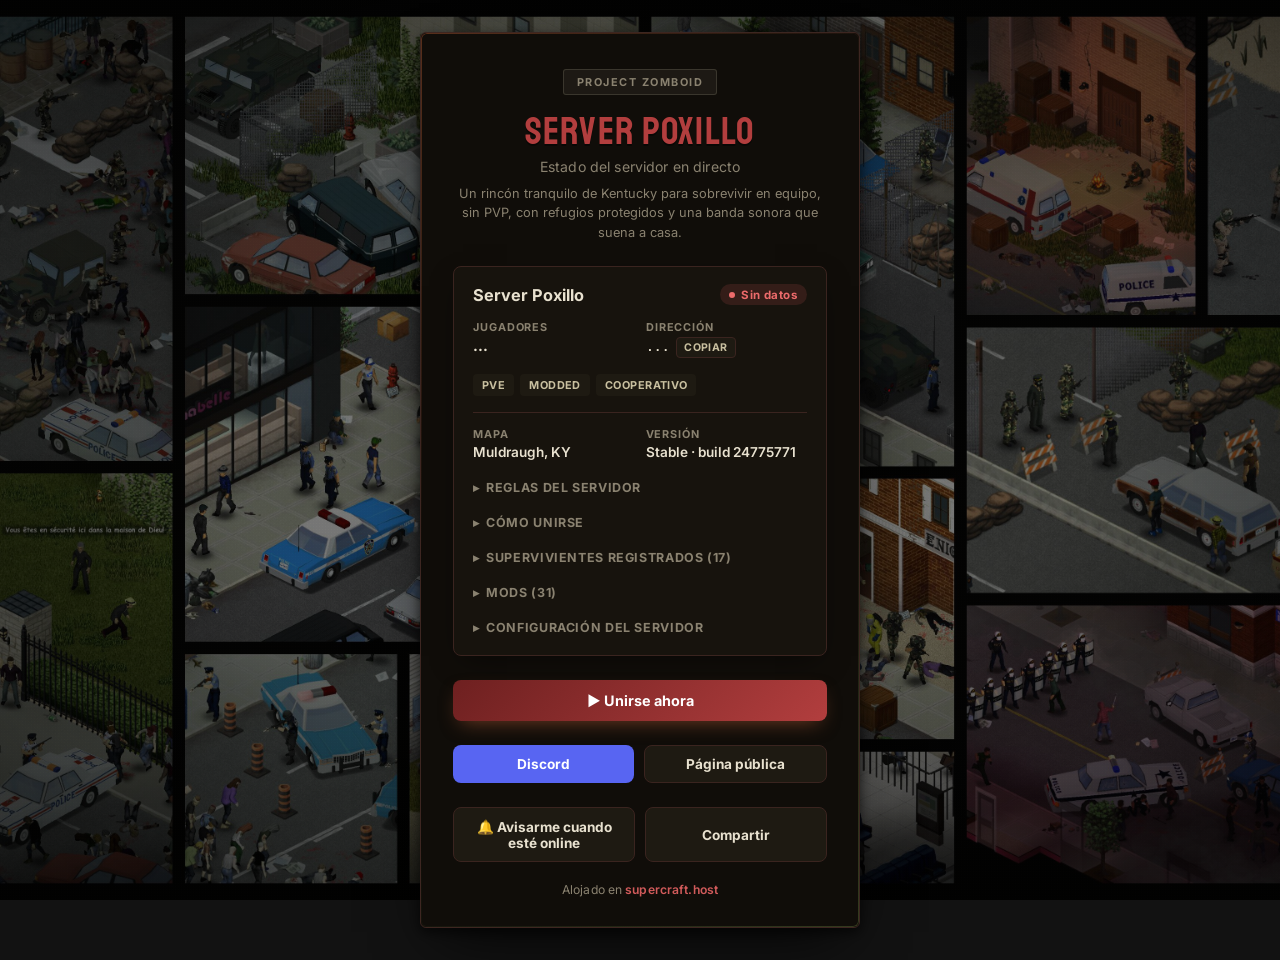
==== commit 277dca5c: "SEO: full meta tags (OG/Twitter/canonical), JSON-LD structured data, robots.txt, sitemap.xml, and st" ====
--- a/index.html
+++ b/index.html
@@ -3,17 +3,44 @@
 <head>
 <meta charset="utf-8">
 <meta name="viewport" content="width=device-width, initial-scale=1">
-<title>Server Poxillo - Estado</title>
-<meta name="description" content="Estado en directo del servidor de Project Zomboid Server Poxillo: jugadores conectados, dirección de conexión y reglas.">
+<title>Server Poxillo - Servidor de Project Zomboid en directo</title>
+<meta name="description" content="Estado en directo del servidor de Project Zomboid Server Poxillo: jugadores conectados, dirección de conexión, mods, reglas y cómo unirte.">
+<meta name="robots" content="index, follow">
+<link rel="canonical" href="https://pz-server-status.netlify.app/">
+
 <meta property="og:title" content="Server Poxillo - Project Zomboid">
-<meta property="og:description" content="Estado en directo del servidor: jugadores conectados, dirección de conexión y reglas.">
+<meta property="og:description" content="Estado en directo del servidor: jugadores conectados, dirección de conexión, mods y reglas.">
 <meta property="og:type" content="website">
+<meta property="og:url" content="https://pz-server-status.netlify.app/">
+<meta property="og:image" content="https://pz-server-status.netlify.app/spiffo.png">
+<meta property="og:locale" content="es_ES">
+<meta property="og:site_name" content="Server Poxillo">
+
 <meta name="twitter:card" content="summary">
+<meta name="twitter:title" content="Server Poxillo - Project Zomboid">
+<meta name="twitter:description" content="Estado en directo del servidor: jugadores conectados, dirección de conexión, mods y reglas.">
+<meta name="twitter:image" content="https://pz-server-status.netlify.app/spiffo.png">
+
 <link rel="icon" type="image/png" href="/spiffo.png">
 <link rel="preconnect" href="https://fonts.googleapis.com">
 <link rel="preconnect" href="https://fonts.gstatic.com" crossorigin>
 <link href="https://fonts.googleapis.com/css2?family=Staatliches&family=Inter:wght@400;500;600;700&display=swap" rel="stylesheet">
 <link rel="stylesheet" href="/styles.css">
+<script type="application/ld+json">
+{
+  "@context": "https://schema.org",
+  "@type": "WebPage",
+  "name": "Server Poxillo - Estado del servidor de Project Zomboid",
+  "description": "Estado en directo del servidor de Project Zomboid Server Poxillo: jugadores conectados, dirección de conexión, mods, reglas y cómo unirte.",
+  "url": "https://pz-server-status.netlify.app/",
+  "inLanguage": "es",
+  "isPartOf": {
+    "@type": "WebSite",
+    "name": "Server Poxillo",
+    "url": "https://pz-server-status.netlify.app/"
+  }
+}
+</script>
 </head>
 <body>
   <div class="card">
@@ -24,7 +51,7 @@
 
     <div class="status-panel">
       <div class="status-panel-header">
-        <span class="server-name" id="serverName">—</span>
+        <span class="server-name" id="serverName">Server Poxillo</span>
         <span class="pill checking" id="pill">Comprobando…</span>
       </div>
       <div class="info-row">
@@ -53,25 +80,35 @@
       <div class="details-grid">
         <div>
           <div class="info-label">Mapa</div>
-          <div class="info-value" id="mapValue">—</div>
+          <div class="info-value" id="mapValue">Muldraugh, KY</div>
         </div>
         <div>
           <div class="info-label">Versión</div>
-          <div class="info-value" id="versionValue">—</div>
+          <div class="info-value" id="versionValue">Stable · build 24775771</div>
         </div>
       </div>
 
       <details class="rules">
         <summary>Reglas del servidor</summary>
         <div class="rules-body">
-          <ul id="rulesList"></ul>
+          <ul>
+            <li>PVP desactivado en todo el servidor: no se puede dañar a otros jugadores.</li>
+            <li>Respeta los refugios (safehouses) de otros jugadores: no se puede entrar, saquear ni prender fuego a refugios ajenos.</li>
+            <li>Sé amable en el chat, nada de insultos ni spam.</li>
+            <li>No se permite el griefing (destruir bases, robar recursos comunes, bloquear puertas ajenas, etc.).</li>
+            <li>El botín reaparece cada 7 días; evita acumular todo en un solo refugio para que haya para todos.</li>
+          </ul>
         </div>
       </details>
 
       <details class="rules">
         <summary>Cómo unirse</summary>
         <div class="rules-body">
-          <ul id="howToJoinList"></ul>
+          <ul>
+            <li>Abre Project Zomboid → <strong>Unirse</strong> → <strong>Unirse por IP</strong>.</li>
+            <li>IP: <code>54.38.81.169</code> · Puerto: <code>11400</code></li>
+            <li>O usa el botón <strong>"Unirse ahora"</strong> de abajo para conectar directamente desde Steam.</li>
+          </ul>
         </div>
       </details>
 
@@ -95,11 +132,11 @@
       </details>
     </div>
 
-    <a class="btn join-btn" href="#" id="joinBtn">▶ Unirse ahora</a>
+    <a class="btn join-btn" href="steam://connect/54.38.81.169:11400" id="joinBtn">▶ Unirse ahora</a>
 
     <div class="actions">
-      <a class="btn discord" href="#" id="discordBtn" target="_blank" rel="noopener">Discord</a>
-      <a class="btn secondary" href="#" id="publicPageBtn" target="_blank" rel="noopener">Página pública</a>
+      <a class="btn discord" href="https://discord.gg/xgFmnhnsZ4" id="discordBtn" target="_blank" rel="noopener">Discord</a>
+      <a class="btn secondary" href="https://supercraft.host/s/pz-jzmarquez-com/" id="publicPageBtn" target="_blank" rel="noopener">Página pública</a>
     </div>
 
     <div class="actions">
--- a/styles.css
+++ b/styles.css
@@ -7,10 +7,11 @@
   --inner: #17130d;
   --inner-border: #3a241f;
   --rust: #6e2020;
-  --rust-bright: #a83636;
+  --rust-bright: #b23e3e;
+  --accent: #d15b5b;
   --sickly: #5c7a3a;
   --sickly-bright: #8fb356;
-  --red: #c94040;
+  --red: #ec6b6b;
   --text: #e8e1cf;
   --muted: #8a8270;
   --tag-bg: #1e1a12;
@@ -19,6 +20,13 @@
   --shadow: 0 24px 60px -20px rgba(0, 0, 0, 0.9), 0 4px 12px rgba(0, 0, 0, 0.6);
 }
 * { box-sizing: border-box; }
+a:focus-visible,
+button:focus-visible,
+summary:focus-visible {
+  outline: 2px solid var(--accent);
+  outline-offset: 2px;
+  border-radius: 4px;
+}
 body {
   margin: 0;
   min-height: 100vh;
@@ -328,7 +336,7 @@
   font-weight: 700;
   letter-spacing: 0.06em;
   text-transform: uppercase;
-  color: var(--rust-bright);
+  color: var(--accent);
 }
 .config-list {
   list-style: none;
@@ -352,15 +360,6 @@
 .config-list li strong.mono {
   font-family: ui-monospace, "SFMono-Regular", Consolas, monospace;
   font-size: 0.72rem;
-}
-.mods-warning {
-  margin: 0 0 0.7rem;
-  font-size: 0.76rem;
-  color: var(--rust-bright);
-  background: rgba(224, 112, 63, 0.1);
-  border: 1px solid rgba(224, 112, 63, 0.25);
-  border-radius: 6px;
-  padding: 0.5rem 0.6rem;
 }
 .mods-list {
   list-style: none;
@@ -391,7 +390,7 @@
   background: rgba(224, 112, 63, 0.08);
 }
 .mods-list li a:hover span {
-  color: var(--rust-bright);
+  color: var(--accent);
 }
 .mods-list li span {
   color: var(--text);
@@ -466,7 +465,7 @@
   letter-spacing: 0.01em;
 }
 footer a {
-  color: var(--rust-bright);
+  color: var(--accent);
   text-decoration: none;
   font-weight: 600;
 }
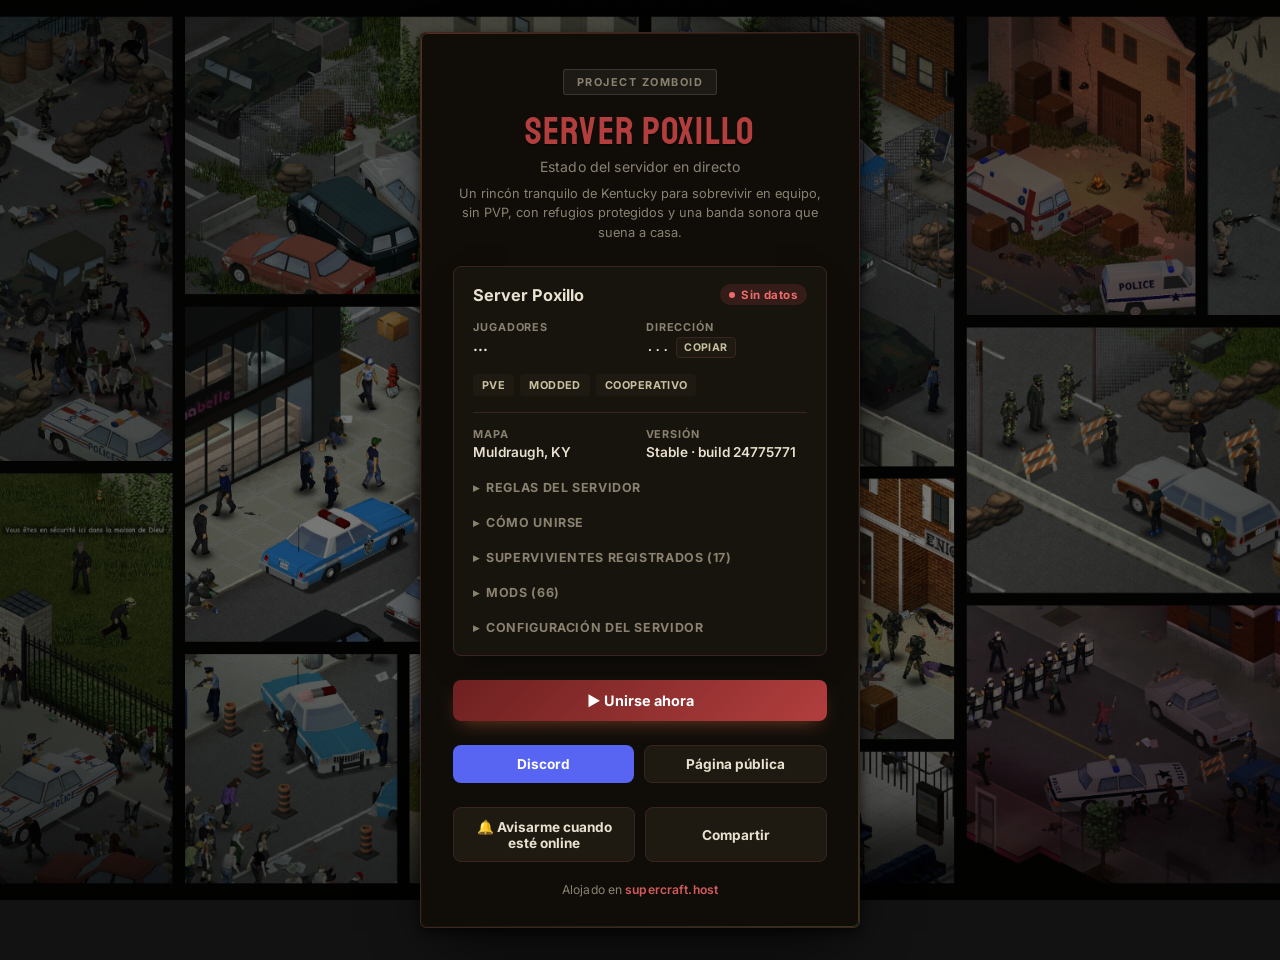
==== commit 2cca96c6: "Añadir página de overview de mods con imagen y descripción La lista de mods en la tarjeta principal " ====
--- a/index.html
+++ b/index.html
@@ -122,7 +122,8 @@
       <details class="rules">
         <summary id="modsSummary">Mods</summary>
         <div class="rules-body">
-          <ul class="mods-list" id="modsList"></ul>
+          <p class="mods-cta-text" id="modsCtaText">Cargando…</p>
+          <a class="btn secondary mods-cta-btn" href="/mods.html">Ver todos los mods →</a>
         </div>
       </details>
 
--- a/styles.css
+++ b/styles.css
@@ -361,48 +361,12 @@
   font-family: ui-monospace, "SFMono-Regular", Consolas, monospace;
   font-size: 0.72rem;
 }
-.mods-list {
-  list-style: none;
-  padding-left: 0;
-  max-height: 260px;
-  overflow-y: auto;
-}
-.mods-list li {
-  border-top: 1px solid var(--inner-border);
-  font-size: 0.78rem;
-}
-.mods-list li:first-child {
-  border-top: none;
-}
-.mods-list li a {
-  display: flex;
-  align-items: center;
-  justify-content: space-between;
-  gap: 0.6rem;
-  padding: 0.4rem 0.3rem;
-  margin: 0 -0.3rem;
-  border-radius: 4px;
-  text-decoration: none;
-  color: inherit;
-  transition: background 0.15s ease;
-}
-.mods-list li a:hover {
-  background: rgba(224, 112, 63, 0.08);
-}
-.mods-list li a:hover span {
-  color: var(--accent);
-}
-.mods-list li span {
-  color: var(--text);
-  transition: color 0.15s ease;
-}
-.mods-list li code {
-  font-size: 0.68rem;
-  color: var(--muted);
-  background: var(--tag-bg);
-  padding: 0.08rem 0.35rem;
-  border-radius: 3px;
-  white-space: nowrap;
+.mods-cta-text {
+  margin: 0 0 0.75rem;
+}
+.mods-cta-btn {
+  display: inline-flex;
+  width: auto;
 }
 
 .actions {
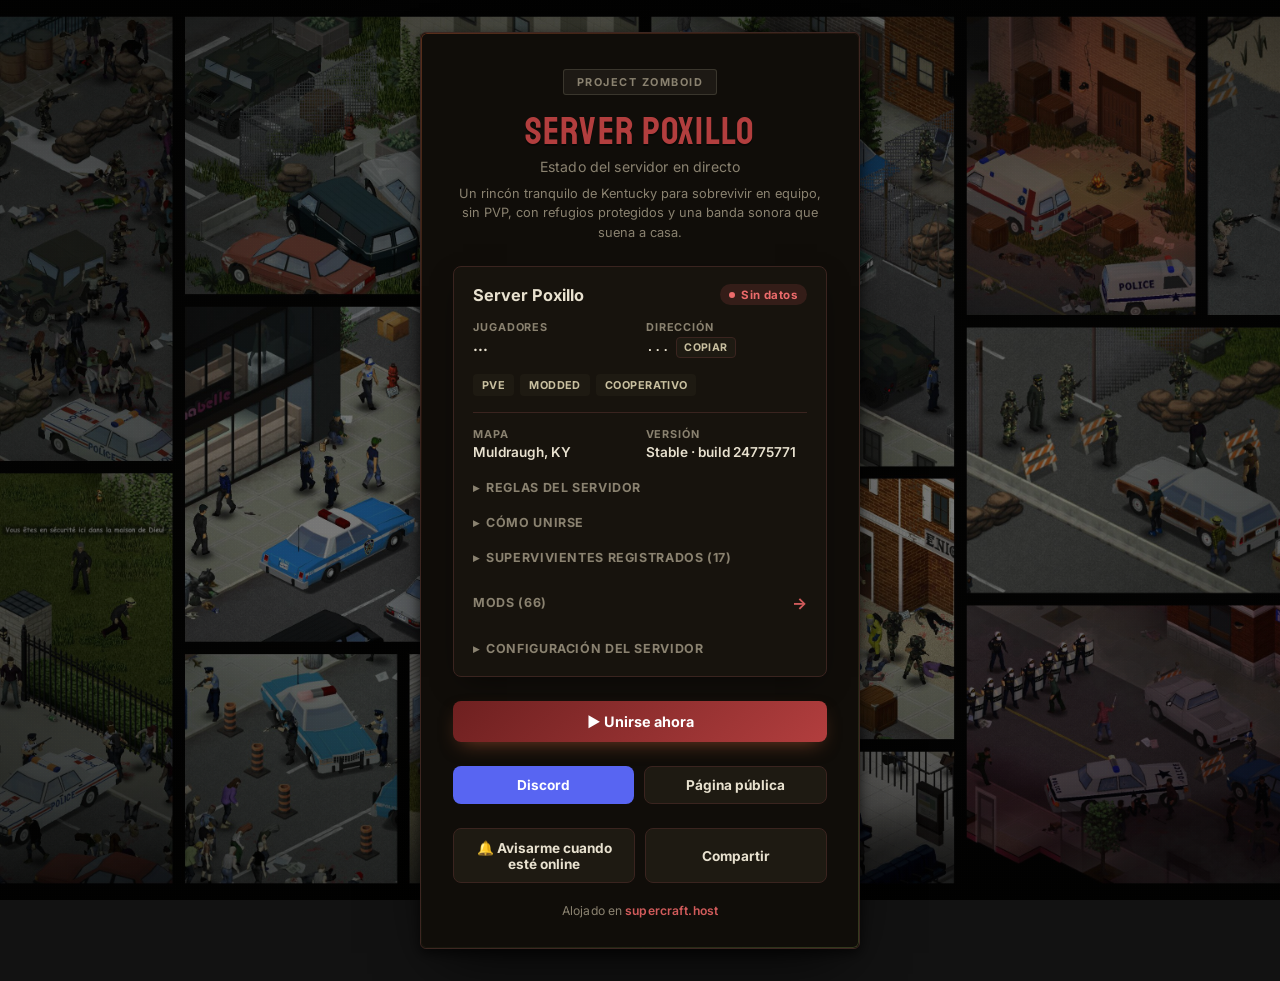
==== commit 7d9f0785: "Hacer que Mods enlace directo a /mods.html en vez de expandirse Antes había que abrir el acordeón y " ====
--- a/index.html
+++ b/index.html
@@ -119,13 +119,10 @@
         </div>
       </details>
 
-      <details class="rules">
-        <summary id="modsSummary">Mods</summary>
-        <div class="rules-body">
-          <p class="mods-cta-text" id="modsCtaText">Cargando…</p>
-          <a class="btn secondary mods-cta-btn" href="/mods.html">Ver todos los mods →</a>
-        </div>
-      </details>
+      <a class="rules mods-link" href="/mods.html">
+        <span id="modsSummary">Mods</span>
+        <span class="mods-link-arrow">→</span>
+      </a>
 
       <details class="rules">
         <summary>Configuración del servidor</summary>
--- a/styles.css
+++ b/styles.css
@@ -361,13 +361,35 @@
   font-family: ui-monospace, "SFMono-Regular", Consolas, monospace;
   font-size: 0.72rem;
 }
-.mods-cta-text {
-  margin: 0 0 0.75rem;
-}
-.mods-cta-btn {
-  display: inline-flex;
-  width: auto;
-}
+.mods-link {
+  display: flex;
+  align-items: center;
+  justify-content: space-between;
+  gap: 0.4rem;
+  padding: 0.5rem 0.6rem;
+  margin-left: -0.6rem;
+  margin-right: -0.6rem;
+  width: calc(100% + 1.2rem);
+  border-radius: 6px;
+  text-decoration: none;
+  transition: background 0.15s ease;
+}
+.mods-link:hover { background: rgba(224, 112, 63, 0.08); }
+.mods-link #modsSummary {
+  font-size: 0.78rem;
+  font-weight: 700;
+  letter-spacing: 0.05em;
+  text-transform: uppercase;
+  color: var(--muted);
+  transition: color 0.15s ease;
+}
+.mods-link:hover #modsSummary { color: var(--text); }
+.mods-link-arrow {
+  color: var(--accent);
+  font-weight: 700;
+  transition: transform 0.15s ease;
+}
+.mods-link:hover .mods-link-arrow { transform: translateX(3px); }
 
 .actions {
   margin-top: 1.5rem;
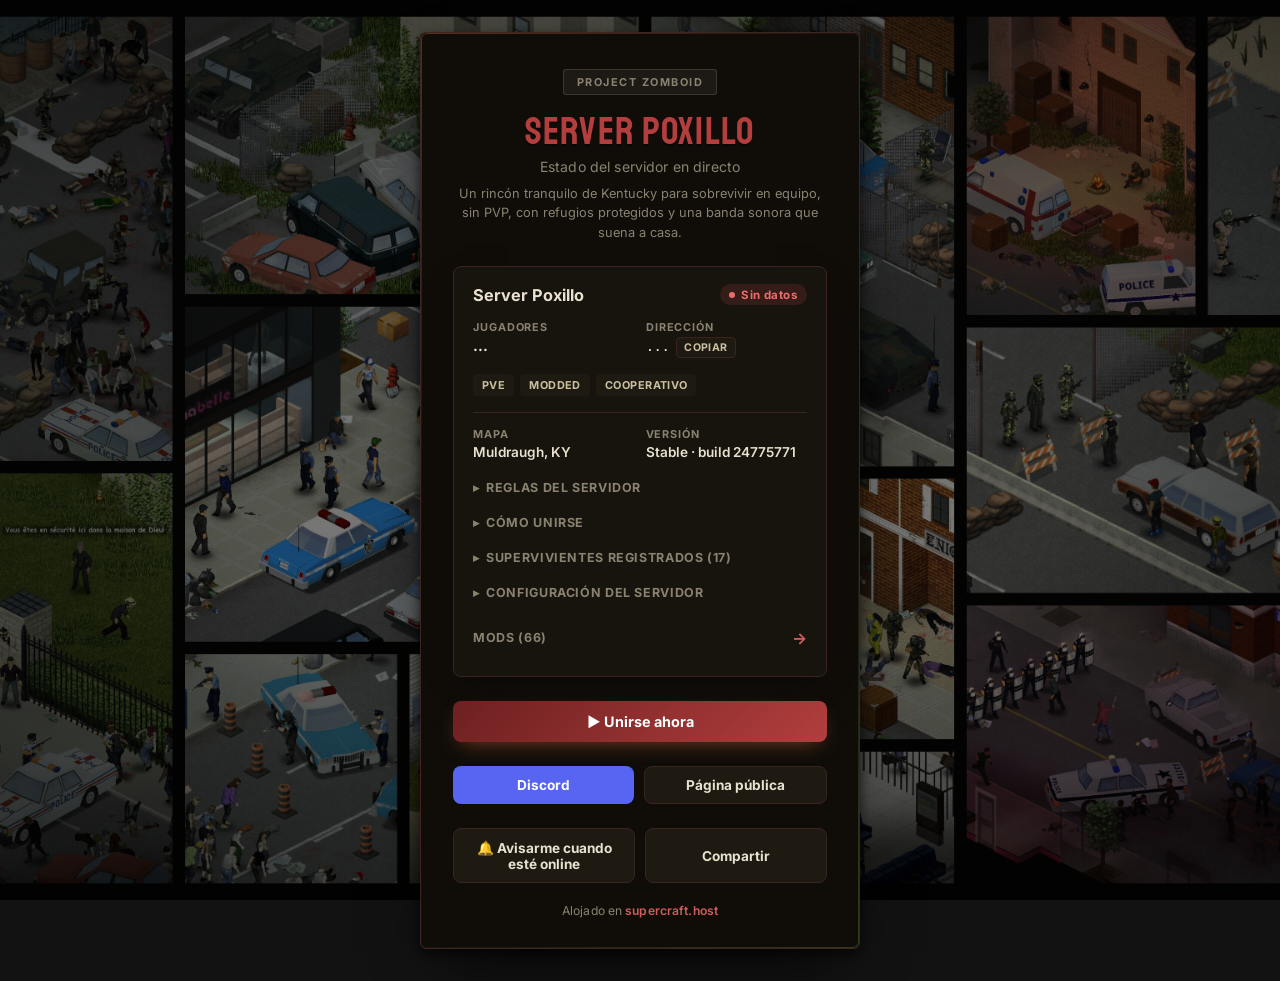
==== commit 04db838d: "Mover Mods al final de la lista para mejorar la vista" ====
--- a/index.html
+++ b/index.html
@@ -119,15 +119,15 @@
         </div>
       </details>
 
+      <details class="rules">
+        <summary>Configuración del servidor</summary>
+        <div class="rules-body" id="configGroups"></div>
+      </details>
+
       <a class="rules mods-link" href="/mods.html">
         <span id="modsSummary">Mods</span>
         <span class="mods-link-arrow">→</span>
       </a>
-
-      <details class="rules">
-        <summary>Configuración del servidor</summary>
-        <div class="rules-body" id="configGroups"></div>
-      </details>
     </div>
 
     <a class="btn join-btn" href="steam://connect/54.38.81.169:11400" id="joinBtn">▶ Unirse ahora</a>
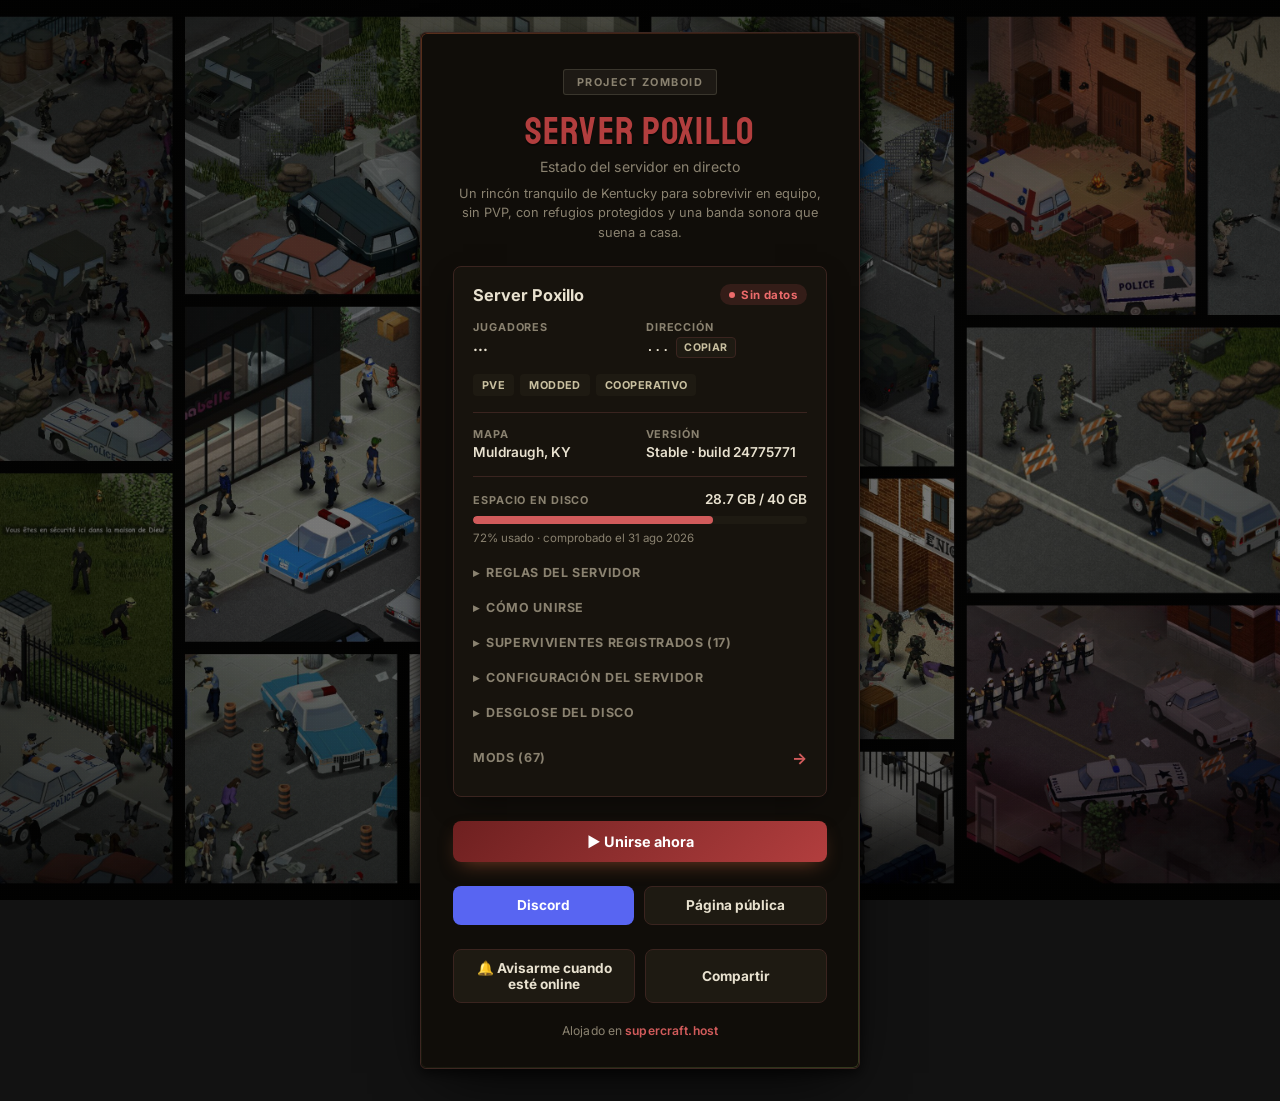
==== commit 895283d7: "Añadir estado de espacio en disco (cuota de 40 GB) Barra de progreso con GB usados/total y un desglo" ====
--- a/index.html
+++ b/index.html
@@ -88,6 +88,15 @@
         </div>
       </div>
 
+      <div class="disk-status">
+        <div class="disk-status-header">
+          <span class="info-label">Espacio en disco</span>
+          <span class="disk-status-value" id="diskValue">...</span>
+        </div>
+        <div class="disk-bar"><div class="disk-bar-fill" id="diskBarFill"></div></div>
+        <p class="disk-status-note" id="diskNote"></p>
+      </div>
+
       <details class="rules">
         <summary>Reglas del servidor</summary>
         <div class="rules-body">
@@ -124,6 +133,13 @@
         <div class="rules-body" id="configGroups"></div>
       </details>
 
+      <details class="rules">
+        <summary>Desglose del disco</summary>
+        <div class="rules-body">
+          <ul class="config-list" id="diskBreakdown"></ul>
+        </div>
+      </details>
+
       <a class="rules mods-link" href="/mods.html">
         <span id="modsSummary">Mods</span>
         <span class="mods-link-arrow">→</span>
--- a/styles.css
+++ b/styles.css
@@ -267,6 +267,42 @@
 .details-grid .info-label { margin-bottom: 0.15rem; }
 .details-grid .info-value { font-size: 0.85rem; font-weight: 600; }
 
+.disk-status {
+  margin-top: 1rem;
+  padding-top: 0.9rem;
+  border-top: 1px solid var(--inner-border);
+}
+.disk-status-header {
+  display: flex;
+  align-items: baseline;
+  justify-content: space-between;
+  margin-bottom: 0.4rem;
+}
+.disk-status-value {
+  font-size: 0.85rem;
+  font-weight: 600;
+  color: var(--text);
+}
+.disk-bar {
+  height: 8px;
+  border-radius: 999px;
+  background: var(--tag-bg);
+  overflow: hidden;
+}
+.disk-bar-fill {
+  height: 100%;
+  border-radius: 999px;
+  background: var(--sickly-bright);
+  transition: width 0.4s ease;
+}
+.disk-bar-fill.warn { background: var(--accent); }
+.disk-bar-fill.critical { background: var(--red); }
+.disk-status-note {
+  margin: 0.4rem 0 0;
+  font-size: 0.72rem;
+  color: var(--muted);
+}
+
 .rules {
   margin-top: 1.25rem;
   text-align: left;
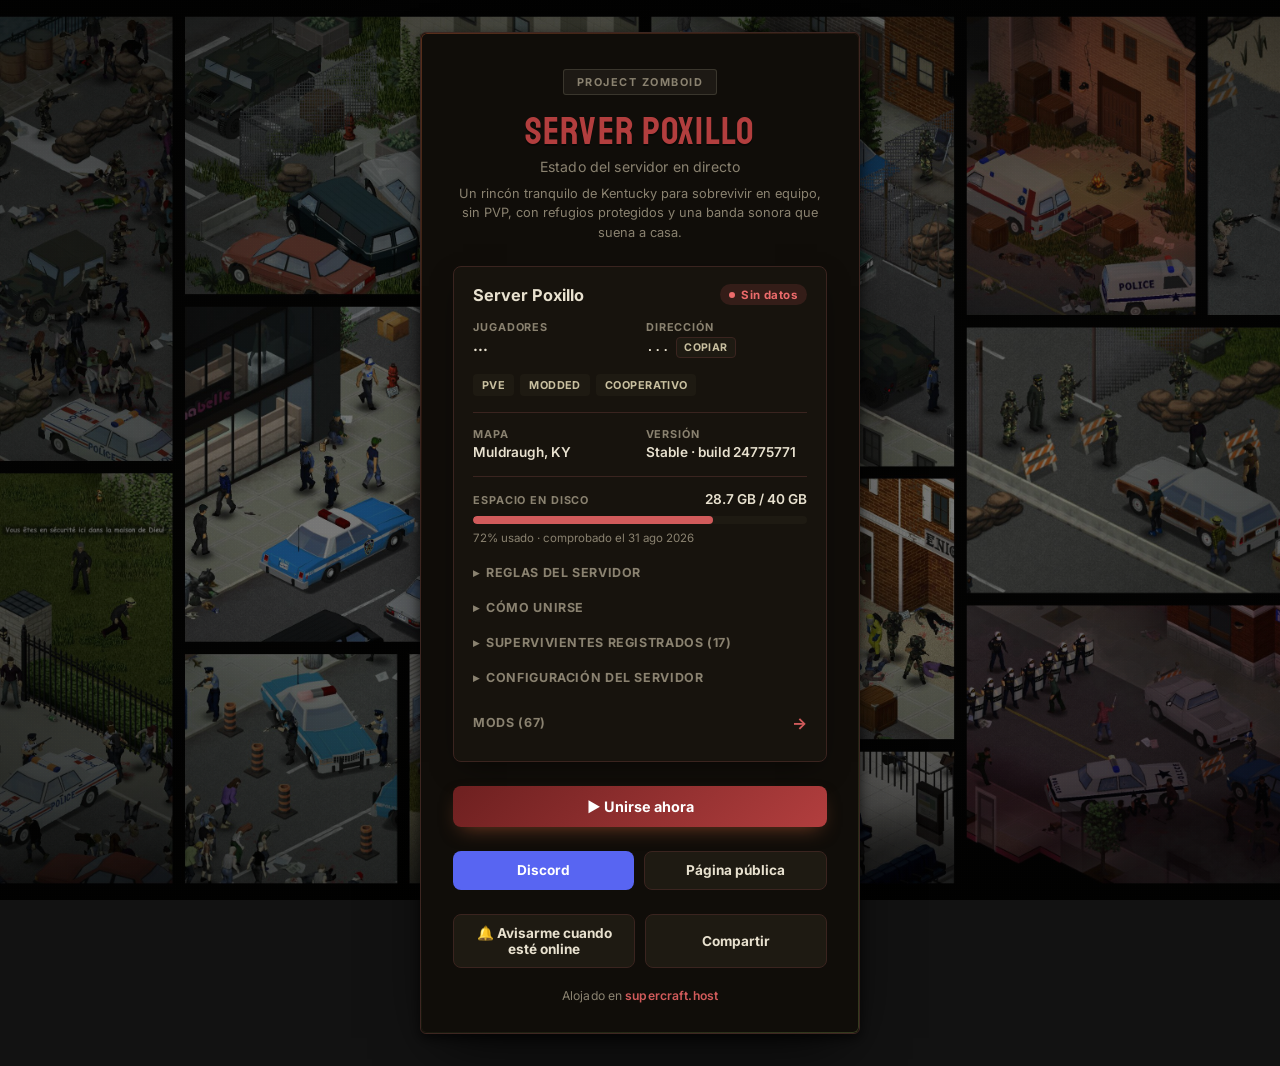
==== commit 44e548db: "Eliminar el desglose expandible del disco Se mantiene la barra de progreso; se quita la sección "Des" ====
--- a/index.html
+++ b/index.html
@@ -133,13 +133,6 @@
         <div class="rules-body" id="configGroups"></div>
       </details>
 
-      <details class="rules">
-        <summary>Desglose del disco</summary>
-        <div class="rules-body">
-          <ul class="config-list" id="diskBreakdown"></ul>
-        </div>
-      </details>
-
       <a class="rules mods-link" href="/mods.html">
         <span id="modsSummary">Mods</span>
         <span class="mods-link-arrow">→</span>
